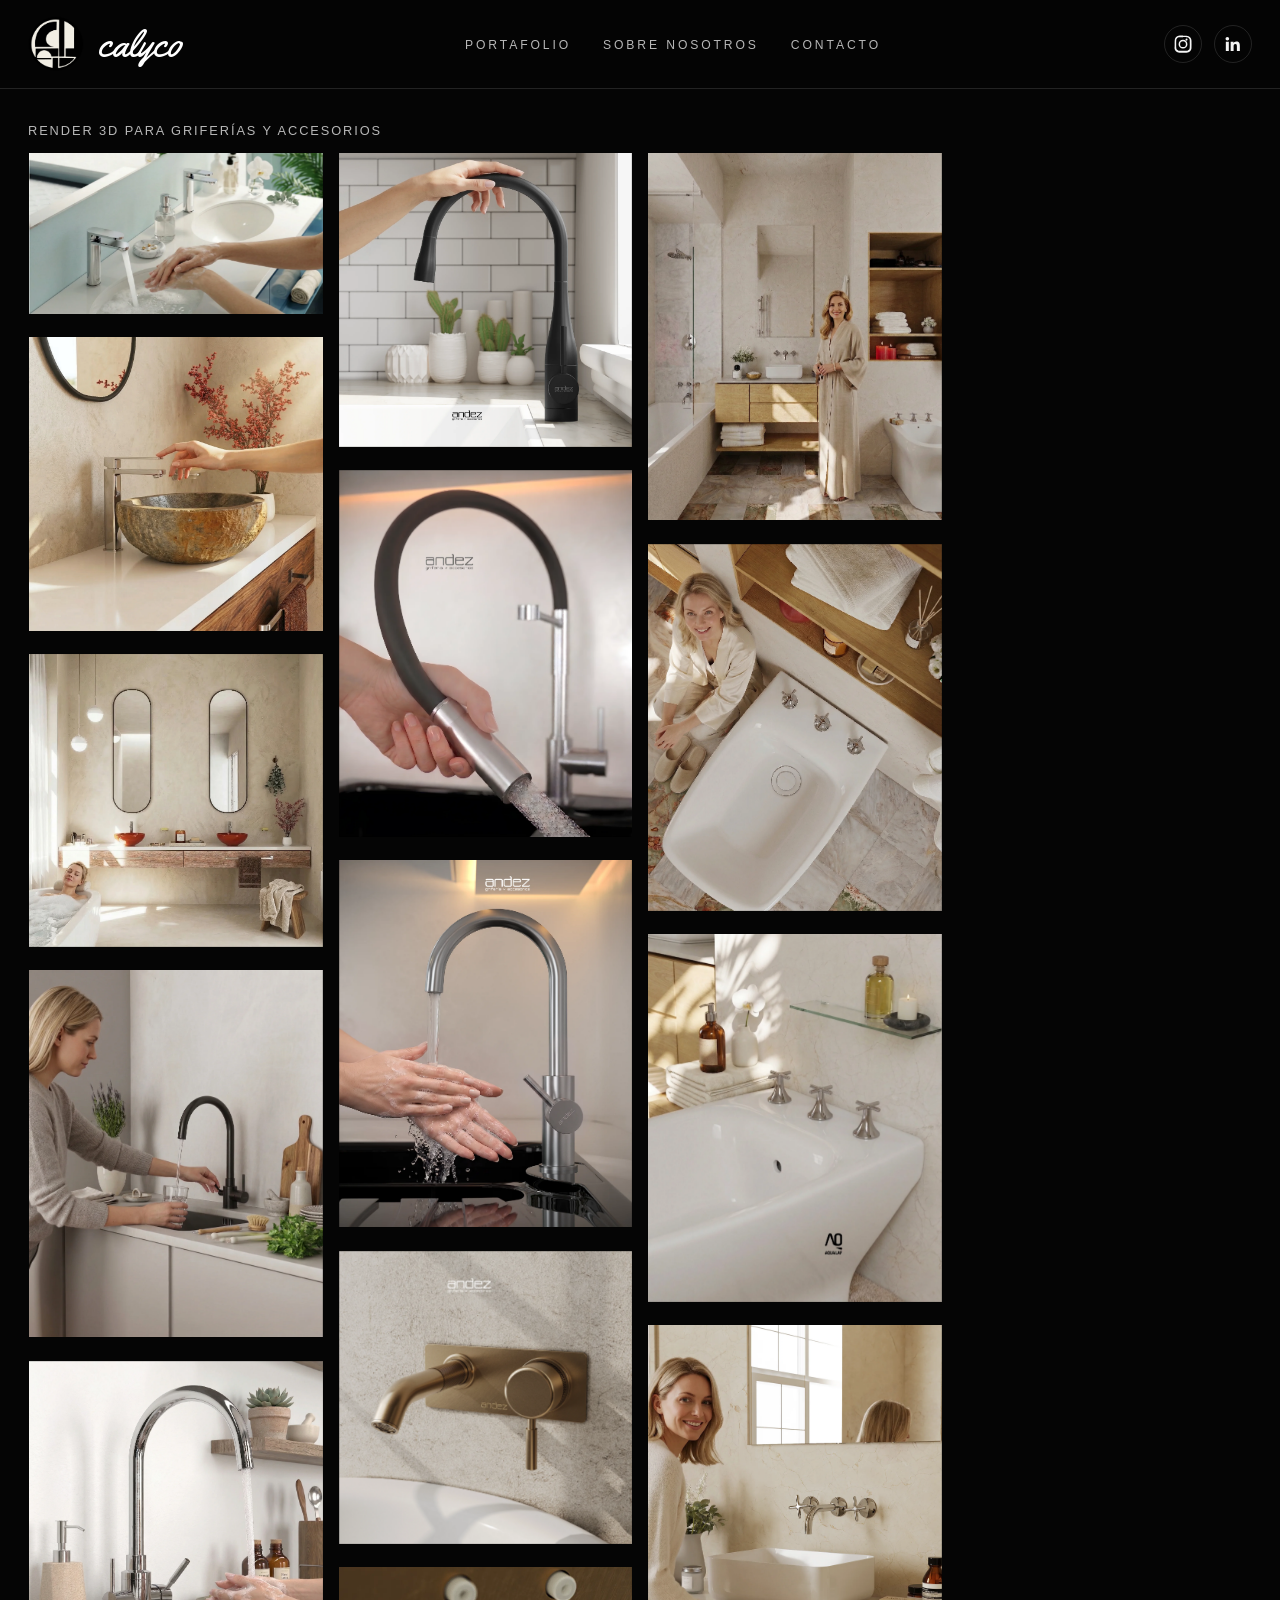
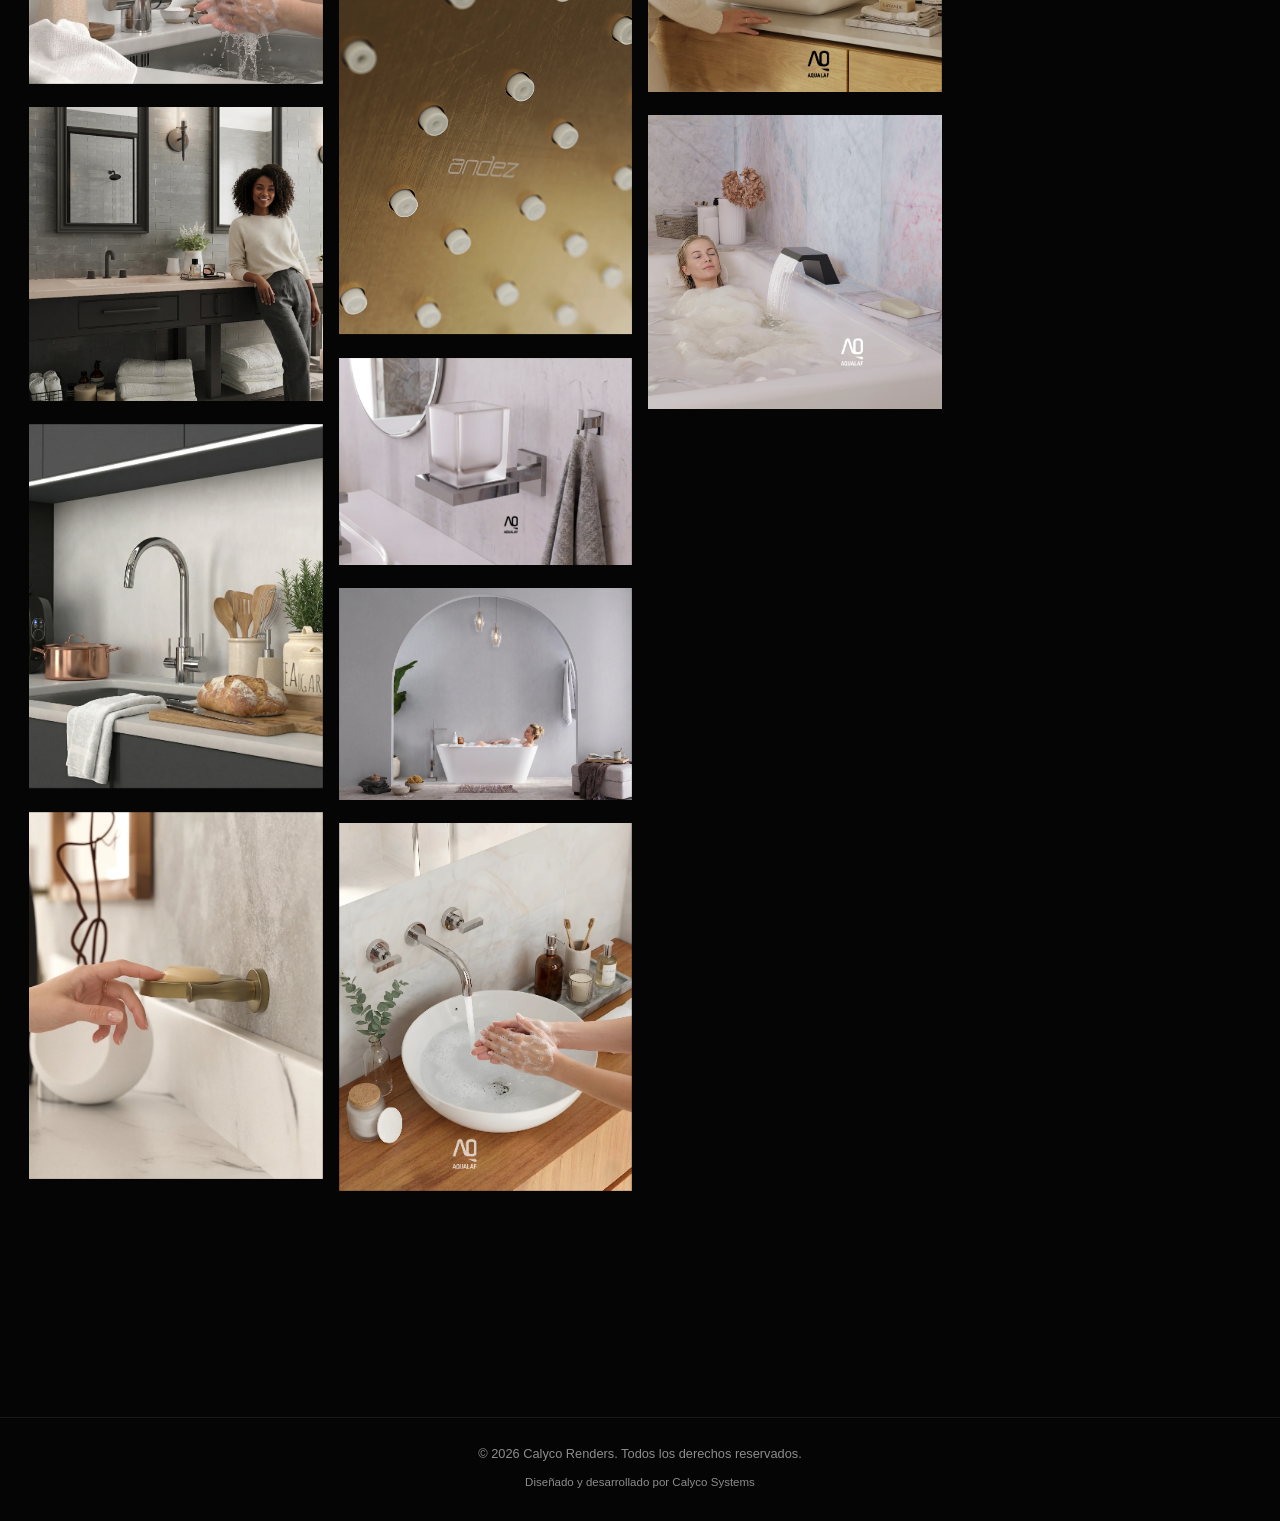
==== index.html @ f44f5cc3 "Optimiza imagenes y migra portfolio a WebP" ====
<!DOCTYPE html>
<html lang="es">
<head>
  <meta charset="UTF-8">
  <meta name="viewport" content="width=device-width, initial-scale=1.0">

  <title>Calyco Renders | Portafolio</title>
  <meta
    name="description"
    content="Portafolio de renders 3D para griferías y accesorios de Calyco Renders."
  >

  <script>
    try {
      if (sessionStorage.getItem('calycoPortfolioLoaded') === 'true') {
        document.documentElement.classList.add('portfolio-session-loaded');
      }
    } catch (error) {
    }
  </script>

  <link rel="preconnect" href="https://fonts.googleapis.com">
  <link rel="preconnect" href="https://fonts.gstatic.com" crossorigin>
  <link rel="stylesheet" href="css/style.css">
</head>

<body>
  <div class="portfolio-preloader" id="portfolioPreloader" aria-hidden="true">
    <img src="images/logo_calyco_negro.png" alt="" class="portfolio-preloader-logo">
    <span class="portfolio-preloader-wordmark">calyco</span>
    <div class="portfolio-progress" aria-hidden="true">
      <div class="portfolio-progress-bar" id="portfolioProgressBar"></div>
    </div>
    <span class="portfolio-progress-value" id="portfolioProgressValue">0%</span>
  </div>

  <header class="site-header">
    <nav class="navbar">
      <a href="index.html" class="logo" aria-label="Calyco Renders home">
        <img src="images/logo_calyco_negro.png" alt="Calyco Renders" class="logo-img">
        <span class="logo-text">calyco</span>
      </a>

      <button class="nav-toggle" id="navToggle" aria-label="Abrir menú">☰</button>

      <ul class="nav-links" id="navLinks">
        <li><a href="index.html">PORTAFOLIO</a></li>
        <li><a href="sobre-nosotros.html">SOBRE NOSOTROS</a></li>
        <li><a href="contacto.html">CONTACTO</a></li>
      </ul>

      <div class="social-links">
        <a href="https://www.instagram.com/calyco.renders/" target="_blank" rel="noopener noreferrer" class="ig-icon" aria-label="Instagram">
        <svg width="20" height="20" viewBox="0 0 24 24" fill="currentColor" aria-hidden="true">
          <path d="M12 2c2.7 0 3 .01 4.12.06 1.11.05 1.87.23 2.53.49a5.1 5.1 0 0 1 1.85 1.2 5.1 5.1 0 0 1 1.2 1.85c.26.66.44 1.42.49 2.53.05 1.12.06 1.42.06 4.12s-.01 3-.06 4.12c-.05 1.11-.23 1.87-.49 2.53a5.1 5.1 0 0 1-1.2 1.85 5.1 5.1 0 0 1-1.85 1.2c-.66.26-1.42.44-2.53.49-1.12.05-1.42.06-4.12.06s-3-.01-4.12-.06c-1.11-.05-1.87-.23-2.53-.49a5.1 5.1 0 0 1-1.85-1.2 5.1 5.1 0 0 1-1.2-1.85c-.26-.66-.44-1.42-.49-2.53C2.01 15 2 14.7 2 12s.01-3 .06-4.12c.05-1.11.23-1.87.49-2.53a5.1 5.1 0 0 1 1.2-1.85A5.1 5.1 0 0 1 5.6 2.3c.66-.26 1.42-.44 2.53-.49C9.25 1.76 9.55 1.75 12 1.75zm0 1.8c-2.66 0-2.97.01-4.02.06-.97.04-1.5.2-1.85.34-.47.18-.8.4-1.15.75-.35.35-.57.68-.75 1.15-.14.35-.3.88-.34 1.85C3.83 9 3.82 9.31 3.82 12s.01 2.97.06 4.02c.04.97.2 1.5.34 1.85.18.47.4.8.75 1.15.35.35.68.57 1.15.75.35.14.88.3 1.85.34 1.05.05 1.36.06 4.02.06s2.97-.01 4.02-.06c.97-.04 1.5-.2 1.85-.34.47-.18.8-.4 1.15-.75.35-.35.57-.68.75-1.15.14-.35.3-.88.34-1.85.05-1.05.06-1.36.06-4.02s-.01-2.97-.06-4.02c-.04-.97-.2-1.5-.34-1.85a3.1 3.1 0 0 0-.75-1.15 3.1 3.1 0 0 0-1.15-.75c-.35-.14-.88-.3-1.85-.34C14.97 3.61 14.66 3.6 12 3.6zm0 3.1a5.3 5.3 0 1 1 0 10.6 5.3 5.3 0 0 1 0-10.6zm0 1.8a3.5 3.5 0 1 0 0 7 3.5 3.5 0 0 0 0-7zm5.5-1.98a1.24 1.24 0 1 1-2.48 0 1.24 1.24 0 0 1 2.48 0z"/>
        </svg>
        </a>
        <a href="https://www.linkedin.com/in/alejandrocalonge/" target="_blank" rel="noopener noreferrer" class="linkedin-icon" aria-label="LinkedIn de Alejandro Calonge">
          <svg width="20" height="20" viewBox="0 0 24 24" fill="currentColor" aria-hidden="true">
            <path d="M5.2 3.5A2.2 2.2 0 1 1 5.2 7.9a2.2 2.2 0 0 1 0-4.4zM3.4 9.2H7v11.3H3.4V9.2zm5.8 0h3.4v1.55h.05c.47-.89 1.62-1.83 3.34-1.83 3.57 0 4.23 2.35 4.23 5.4v6.18h-3.55v-5.48c0-1.31-.03-3-1.83-3-1.83 0-2.11 1.43-2.11 2.9v5.58H9.2V9.2z"/>
          </svg>
        </a>
      </div>
    </nav>
  </header>

  <main class="portfolio-page" id="portfolio">
    <div class="portfolio-intro">
      <p>Render 3D para griferías y accesorios</p>
    </div>

    <section class="portfolio-grid" id="portfolioGrid" aria-label="Portafolio de proyectos"></section>
  </main>

  <div class="lightbox" id="lightbox" aria-hidden="true">
    <div class="lightbox-content">
      <button class="lightbox-close" id="lightboxClose" aria-label="Cerrar">×</button>
    </div>
  </div>

  <footer class="site-footer" aria-label="Pie de página">
    <div class="site-footer__content">
      <p class="site-footer__text">© 2026 Calyco Renders. Todos los derechos reservados.</p>
      <p class="site-footer__credit">Diseñado y desarrollado por <a href="#">Calyco Systems</a></p>
    </div>
  </footer>

  <script src="js/portfolio-data.js"></script>
  <script src="js/script.js"></script>
</body>
</html>
---- css/style.css ----
@import url('https://fonts.googleapis.com/css2?family=Yellowtail&display=swap');

:root {
  --bg: #050505;
  --panel: #111111;
  --panel-alt: #171717;
  --text: #f5f5f5;
  --muted: #b7b7b7;
  --line: rgba(255, 255, 255, 0.12);
  --shadow: rgba(0, 0, 0, 0.35);
}

* {
  margin: 0;
  padding: 0;
  box-sizing: border-box;
}

html {
  scroll-behavior: smooth;
}

body {
  margin: 0;
  background: var(--bg);
  color: var(--text);
  font-family: Arial, Helvetica, sans-serif;
  line-height: 1.5;
  overflow-x: hidden;
}

img {
  max-width: 100%;
  display: block;
}

svg {
  display: block;
}

a {
  color: inherit;
  text-decoration: none;
}

.site-footer {
  border-top: 1px solid rgba(255, 255, 255, 0.08);
  background: #050505;
  padding: 26px 20px 30px;
  text-align: center;
}

.site-footer__content {
  max-width: 1200px;
  margin: 0 auto;
}

.site-footer__text,
.site-footer__credit {
  margin: 0;
  color: rgba(255, 255, 255, 0.54);
  font-size: 0.8rem;
  line-height: 1.6;
}

.site-footer__credit {
  margin-top: 8px;
  font-size: 0.72rem;
}

.site-footer__credit a {
  color: rgba(255, 255, 255, 0.54);
  transition: color 0.2s ease;
}

.site-footer__credit a:hover,
.site-footer__credit a:focus-visible {
  color: rgba(255, 255, 255, 0.96);
}

button,
input,
textarea {
  font: inherit;
}

.portfolio-preloader {
  position: fixed;
  inset: 0;
  z-index: 100;
  display: flex;
  flex-direction: column;
  align-items: center;
  justify-content: center;
  gap: 10px;
  background: #000;
  opacity: 1;
  visibility: visible;
  transition: opacity 300ms ease, visibility 300ms ease;
}

.portfolio-preloader.is-hidden,
.portfolio-session-loaded .portfolio-preloader {
  opacity: 0;
  visibility: hidden;
  pointer-events: none;
}

.portfolio-preloader-open {
  overflow: hidden;
}

.portfolio-preloader-logo {
  width: 72px;
  height: 72px;
  object-fit: contain;
  animation: portfolio-preloader-pulse 2.2s ease-in-out infinite;
}

.portfolio-progress {
  width: 160px;
  height: 2px;
  overflow: hidden;
  background: #282828;
}

.portfolio-progress-bar {
  width: 0;
  height: 100%;
  background: #fff;
  transition: width 150ms ease;
}

.portfolio-progress-value {
  min-width: 42px;
  color: rgba(255, 255, 255, 0.78);
  font-family: Arial, Helvetica, sans-serif;
  font-size: 11px;
  line-height: 1;
  text-align: center;
}

.portfolio-preloader-wordmark {
  color: #fff;
  font-family: "Yellowtail", cursive;
  font-size: 42px;
  line-height: 1;
}

@keyframes portfolio-preloader-pulse {
  0%,
  100% {
    opacity: 0.62;
  }

  50% {
    opacity: 1;
  }
}

.site-header {
  position: sticky;
  top: 0;
  z-index: 20;
  background: rgba(5, 5, 5, 0.92);
  backdrop-filter: blur(10px);
  border-bottom: 1px solid var(--line);
  transition: background-color 300ms ease, height 300ms ease;
}

.navbar {
  max-width: 1400px;
  margin: 0 auto;
  padding: 16px 28px;
  display: flex;
  align-items: center;
  justify-content: space-between;
  gap: 20px;
  transition: padding 300ms ease;
}

.logo {
  display: inline-flex;
  align-items: center;
  gap: 14px;
  min-width: 0;
}

.logo-img {
  width: 56px;
  height: auto;
  object-fit: contain;
  transition: width 300ms ease;
}

.logo-text {
  display: inline-flex;
  align-items: center;
  font-family: "Yellowtail", cursive;
  font-weight: 400;
  font-size: 38px;
  letter-spacing: 0;
  text-transform: none;
  line-height: 1;
  color: #ffffff;
  transform: translateY(-1px);
  transition: font-size 300ms ease;
}

.site-header.is-scrolled {
  background: rgba(0, 0, 0, 0.72);
  backdrop-filter: blur(10px) !important;
}

.site-header.is-scrolled .navbar {
  padding-top: 10px;
  padding-bottom: 10px;
}

.site-header.is-scrolled .logo-img {
  width: 48px;
}

.site-header.is-scrolled .logo-text {
  font-size: 32px;
}

.nav-toggle {
  display: none;
  border: 1px solid var(--line);
  background: transparent;
  color: var(--text);
  width: 42px;
  height: 42px;
  border-radius: 50%;
  font-size: 1.2rem;
  cursor: pointer;
}

.nav-links {
  display: flex;
  align-items: center;
  gap: 32px;
  list-style: none;
  margin: 0;
  padding: 0;
}

.nav-links a {
  font-size: 0.76rem;
  letter-spacing: 0.18rem;
  text-transform: uppercase;
  color: var(--muted);
  transition: color 0.2s ease;
}

.nav-links a:hover,
.nav-links a:focus-visible {
  color: var(--text);
}

.social-links {
  display: inline-flex;
  align-items: center;
  gap: 12px;
}

.ig-icon,
.linkedin-icon {
  display: inline-flex;
  align-items: center;
  justify-content: center;
  width: 38px;
  height: 38px;
  border: 1px solid var(--line);
  border-radius: 50%;
  color: var(--text);
  transition: transform 0.2s ease, border-color 0.2s ease;
}

.ig-icon:hover,
.ig-icon:focus-visible,
.linkedin-icon:hover,
.linkedin-icon:focus-visible {
  transform: translateY(-1px);
  border-color: rgba(255, 255, 255, 0.32);
}

.ig-icon:focus-visible,
.linkedin-icon:focus-visible {
  outline: 1px solid rgba(255, 255, 255, 0.72);
  outline-offset: 3px;
}

.portfolio-page {
  max-width: 1600px;
  margin: 0 auto;
  padding: 32px 28px 80px;
}

.portfolio-intro {
  display: flex;
  align-items: flex-end;
  justify-content: flex-start;
  gap: 24px;
  margin-bottom: 12px;
  padding-top: 0;
}

.portfolio-intro h1 {
  margin: 0;
  font-size: clamp(1.8rem, 3vw, 3rem);
  letter-spacing: 0.18rem;
  text-transform: uppercase;
  font-weight: 600;
}

.portfolio-intro p {
  margin: 0;
  color: var(--muted);
  font-size: 0.8rem;
  letter-spacing: 0.12rem;
  text-transform: uppercase;
}

.portfolio-grid {
  columns: 4 260px;
  column-gap: 14px;
}

.portfolio-item {
  position: relative;
  display: inline-block;
  width: 100%;
  margin: 0 0 14px;
  overflow: hidden;
  background: transparent;
  border: 1px solid transparent;
  cursor: pointer;
  break-inside: avoid;
  transition: border-color 0.2s ease;
}

.portfolio-item:hover {
  border-color: transparent;
}

.portfolio-item img {
  width: 100%;
  height: auto;
  display: block;
  object-fit: contain;
  backface-visibility: hidden;
  transform: translateZ(0);
  transition: opacity 120ms ease, transform 350ms ease;
}

.portfolio-item .img-main {
  opacity: 0;
}

.portfolio-item .img-main.is-render-ready {
  opacity: 1;
}

.portfolio-item .img-main,
.portfolio-item .img-hover {
  position: relative;
  inset: auto;
  width: 100%;
  height: auto;
  display: block;
  object-fit: contain;
}

.portfolio-item .img-hover {
  position: absolute;
  inset: 0;
  opacity: 0;
  transform: translateZ(0) scale(1);
}

.portfolio-item.wire-ready:hover .img-main,
.portfolio-item.wire-ready:focus-visible .img-main,
.portfolio-item.wire-ready.is-wire .img-main {
  opacity: 0;
}

.portfolio-item.wire-ready:hover .img-hover,
.portfolio-item.wire-ready:focus-visible .img-hover,
.portfolio-item.wire-ready.is-wire .img-hover {
  opacity: 1;
  transform: translateZ(0) scale(1.025);
}

.portfolio-item:hover .img-main,
.portfolio-item:hover .img-hover,
.portfolio-item:focus-visible .img-main,
.portfolio-item:focus-visible .img-hover {
  transform: translateZ(0) scale(1.025);
}

.lightbox {
  position: fixed;
  inset: 0;
  background: rgba(0, 0, 0, 0.82);
  display: flex;
  align-items: center;
  justify-content: center;
  padding: 24px;
  opacity: 0;
  visibility: hidden;
  transition: opacity 0.2s ease, visibility 0.2s ease;
  z-index: 30;
}

.lightbox.active {
  opacity: 1;
  visibility: visible;
}

body.lightbox-open {
  overflow: hidden;
}

.lightbox-content {
  position: relative;
  width: min(1000px, 90vw);
  height: min(90vh, 90vw);
  max-width: min(1000px, 90vw);
  max-height: 90vh;
  background: #000;
  border: 1px solid var(--line);
  box-shadow: 0 18px 60px var(--shadow);
  overflow: hidden;
}

.lightbox-stage {
  position: relative;
  width: 100%;
  height: 100%;
  background: #000;
}

.lightbox-img {
  position: absolute;
  inset: 0;
  width: 100%;
  height: 100%;
  display: block;
  object-fit: contain;
  background: #000;
  transition: opacity 350ms ease;
}

.lightbox-render {
  opacity: 1;
}

.lightbox-wire {
  opacity: 0;
}

.lightbox-stage:hover .lightbox-render,
.lightbox-stage:focus-within .lightbox-render,
.lightbox-stage.is-wire .lightbox-render {
  opacity: 0;
}

.lightbox-stage:hover .lightbox-wire,
.lightbox-stage:focus-within .lightbox-wire,
.lightbox-stage.is-wire .lightbox-wire {
  opacity: 1;
}

.lightbox-close,
.lightbox-nav {
  position: absolute;
  z-index: 2;
  border: 1px solid rgba(255, 255, 255, 0.2);
  background: rgba(0, 0, 0, 0.7);
  color: var(--text);
  cursor: pointer;
}

.lightbox-close {
  top: 12px;
  right: 12px;
  width: 38px;
  height: 38px;
  border-radius: 50%;
  font-size: 1.3rem;
}

.lightbox-nav {
  top: 50%;
  transform: translateY(-50%);
  width: 42px;
  height: 42px;
  border-radius: 50%;
  font-size: 1.4rem;
}

.lightbox-prev {
  left: 12px;
}

.lightbox-next {
  right: 12px;
}

.page-content {
  width: min(1200px, calc(100% - 32px));
  margin: 0 auto;
  padding: 32px 0 80px;
}

.page-hero {
  width: 100%;
  margin-bottom: 32px;
}

.page-hero img {
  width: 100%;
  height: auto;
  display: block;
}

.reveal-on-scroll {
  opacity: 0;
  transform: translateY(20px);
  transition: opacity 700ms ease var(--reveal-delay, 0ms), transform 700ms ease var(--reveal-delay, 0ms);
}

.reveal-on-scroll.is-visible {
  opacity: 1;
  transform: translateY(0);
}

.about-section,
.contact-section {
  width: min(1000px, 100%);
  margin: 0 auto;
  padding: 16px 0 0;
}

.about-section h1,
.contact-title {
  margin: 0 0 20px;
  font-size: clamp(2rem, 4vw, 3rem);
  letter-spacing: 0.12rem;
  text-transform: lowercase;
  color: var(--text);
}

.about-section p,
.contact-info p,
.form-success {
  color: rgba(255, 255, 255, 0.8);
  font-size: 1rem;
  line-height: 1.8;
}

.about-section p + p {
  margin-top: 18px;
}

.about-quote {
  margin: 28px 0;
  padding: 16px 20px;
  border-left: 2px solid rgba(255, 255, 255, 0.4);
  color: #f4f0ea;
  font-size: clamp(1.1rem, 2vw, 1.5rem);
  font-family: Georgia, serif;
  line-height: 1.6;
  font-style: italic;
}

.about-gallery {
  display: grid;
  grid-template-columns: repeat(4, minmax(0, 1fr));
  gap: 18px;
  margin-top: 36px;
  width: 100%;
}

.about-gallery img {
  width: 100%;
  height: 260px;
  object-fit: cover;
  border: 1px solid var(--line);
}

.contact-layout {
  display: grid;
  grid-template-columns: 1fr 1.3fr;
  gap: 36px;
  align-items: start;
}

.contact-info {
  display: grid;
  gap: 12px;
}

.contact-info p {
  margin: 0;
  display: flex;
  align-items: center;
  gap: 10px;
}

.icon-mail,
.icon-phone,
.icon-user {
  display: inline-block;
  width: 14px;
  text-align: center;
}

.contact-form {
  display: grid;
  gap: 18px;
}

.contact-form input,
.contact-form textarea {
  width: 100%;
  border: 1px solid var(--line);
  background: rgba(255, 255, 255, 0.02);
  color: var(--text);
  padding: 14px 16px;
  resize: vertical;
}

.contact-form input::placeholder,
.contact-form textarea::placeholder {
  color: rgba(255, 255, 255, 0.45);
}

.contact-form textarea {
  min-height: 150px;
}

.contact-form button {
  justify-self: start;
  padding: 12px 28px;
  border: 1px solid rgba(255, 255, 255, 0.3);
  background: transparent;
  color: var(--text);
  text-transform: uppercase;
  letter-spacing: 0.12rem;
  cursor: pointer;
  transition: background-color 0.2s ease, color 0.2s ease;
}

.contact-form button:hover {
  background: #fff;
  color: #000;
}

.form-success {
  display: block;
  width: 100%;
  margin-top: 20px;
  text-align: left;
  color: #ffffff;
  line-height: 1.5;
}

.form-success.error {
  color: #f4a3a3;
}

@media (max-width: 1100px) {
  .portfolio-grid {
    columns: 3 260px;
  }

  .about-gallery {
    grid-template-columns: repeat(2, minmax(0, 1fr));
  }
}

@media (max-width: 760px) {
  .navbar {
    position: relative;
    padding: 14px 20px;
  }

  .nav-toggle {
    display: block;
  }

  .portfolio-grid {
    columns: 1;
  }

  .nav-links {
    position: absolute;
    top: calc(100% + 8px);
    left: 20px;
    right: 20px;
    display: none;
    flex-direction: column;
    align-items: flex-start;
    gap: 14px;
    padding: 18px 20px;
    background: rgba(17, 17, 17, 0.98);
    border: 1px solid var(--line);
    box-shadow: 0 12px 28px rgba(0, 0, 0, 0.28);
  }

  .nav-links.open {
    display: flex;
  }

  .portfolio-page {
    padding: 20px 18px 60px;
  }

  .portfolio-intro {
    align-items: flex-start;
    flex-direction: column;
    margin-bottom: 8px;
  }

  .page-content {
    width: min(100%, calc(100% - 24px));
    padding-top: 20px;
  }

  .contact-layout {
    grid-template-columns: 1fr;
    gap: 24px;
  }
}

@media (max-width: 600px) {
  .site-header {
    height: 90px;
  }

  .navbar {
    min-height: 90px;
    height: 90px;
    padding: 10px 18px;
  }

  .logo {
    gap: 14px;
  }

  .logo-img {
    width: 42px;
  }

  .logo-text {
    font-size: 34px;
    letter-spacing: 0;
    transform: translateY(-1px);
  }

  .site-header.is-scrolled {
    height: 82px;
  }

  .site-header.is-scrolled .navbar {
    min-height: 82px;
    height: 82px;
    padding-top: 7px;
    padding-bottom: 7px;
  }

  .site-header.is-scrolled .logo-img {
    width: 38px;
  }

  .site-header.is-scrolled .logo-text {
    font-size: 31px;
  }

  .nav-toggle {
    width: 36px;
    height: 36px;
    font-size: 1.08rem;
  }

  .social-links {
    gap: 10px;
  }

  .ig-icon,
  .linkedin-icon {
    width: 34px;
    height: 34px;
  }

  .portfolio-page {
    padding: 18px 18px 60px;
  }

  .portfolio-intro {
    align-items: flex-start;
    flex-direction: column;
    gap: 6px;
    margin-bottom: 18px;
    padding-top: 0;
  }

  .portfolio-intro h1 {
    font-size: 38px;
    letter-spacing: 0.12rem;
  }

  .portfolio-intro p {
    font-size: 14px;
    letter-spacing: 0.08rem;
    line-height: 1.3;
  }

  .portfolio-grid {
    columns: 1;
    gap: 12px;
  }

  .portfolio-item {
    width: 100%;
    max-width: 100%;
    height: auto;
    background: #000;
    overflow: hidden;
  }

  .portfolio-item img {
    width: 100%;
    object-fit: contain;
    object-position: center;
    display: block;
    background: #000;
  }

  .caption {
    position: static;
    background: rgba(0, 0, 0, 0.82);
    padding: 12px 14px 10px;
    opacity: 1;
  }

  .portfolio-item:hover .caption,
  .portfolio-item:focus-visible .caption {
    opacity: 1;
  }

  .portfolio-item .img-main:not(.is-render-ready) {
    opacity: 0;
  }

}

@media (prefers-reduced-motion: reduce) {
  html {
    scroll-behavior: auto;
  }

  .site-header,
  .navbar,
  .logo-img,
  .logo-text,
  .portfolio-item,
  .portfolio-grid,
  .portfolio-item img,
  .reveal-on-scroll,
  .portfolio-preloader {
    transition: none;
  }

  .portfolio-preloader-logo {
    animation: none;
    opacity: 1;
  }

  .reveal-on-scroll,
  .reveal-on-scroll.is-visible {
    opacity: 1;
    transform: none;
  }
}

@media (max-width: 768px) {
  .portfolio-grid {
    columns: 1;
    column-gap: 0;
  }

  .portfolio-item {
    display: block;
    width: 100%;
    max-width: 100%;
    height: auto;
    max-height: none;
    cursor: pointer;
    user-select: none;
    -webkit-user-drag: none;
    -webkit-tap-highlight-color: transparent;
  }

  .portfolio-item .img-main,
  .portfolio-item .img-hover {
    position: absolute;
    inset: 0;
    width: 100%;
    height: 100%;
    max-height: none;
    object-fit: cover;
    object-position: center;
    transform: none;
    user-select: none;
    -webkit-user-drag: none;
  }

  .portfolio-item .img-main {
    opacity: 0;
  }

  .portfolio-item .img-main.is-render-ready {
    opacity: 1;
  }

  .portfolio-item .img-hover {
    opacity: 0;
  }

  .portfolio-item.wire-ready:hover .img-main,
  .portfolio-item.wire-ready:focus-visible .img-main {
    opacity: 1;
  }

  .portfolio-item.wire-ready:hover .img-hover,
  .portfolio-item.wire-ready:focus-visible .img-hover {
    opacity: 0;
    transform: none;
  }

  .portfolio-item.wire-ready.is-wire .img-main {
    opacity: 0;
  }

  .portfolio-item.wire-ready.is-wire .img-hover {
    opacity: 1;
    transform: none;
  }
}

@media (max-width: 480px) {
  .logo-text {
    letter-spacing: 0.2rem;
  }

  .portfolio-grid,
  .about-gallery {
    grid-template-columns: 1fr;
  }

  .about-gallery img {
    height: 220px;
  }
}
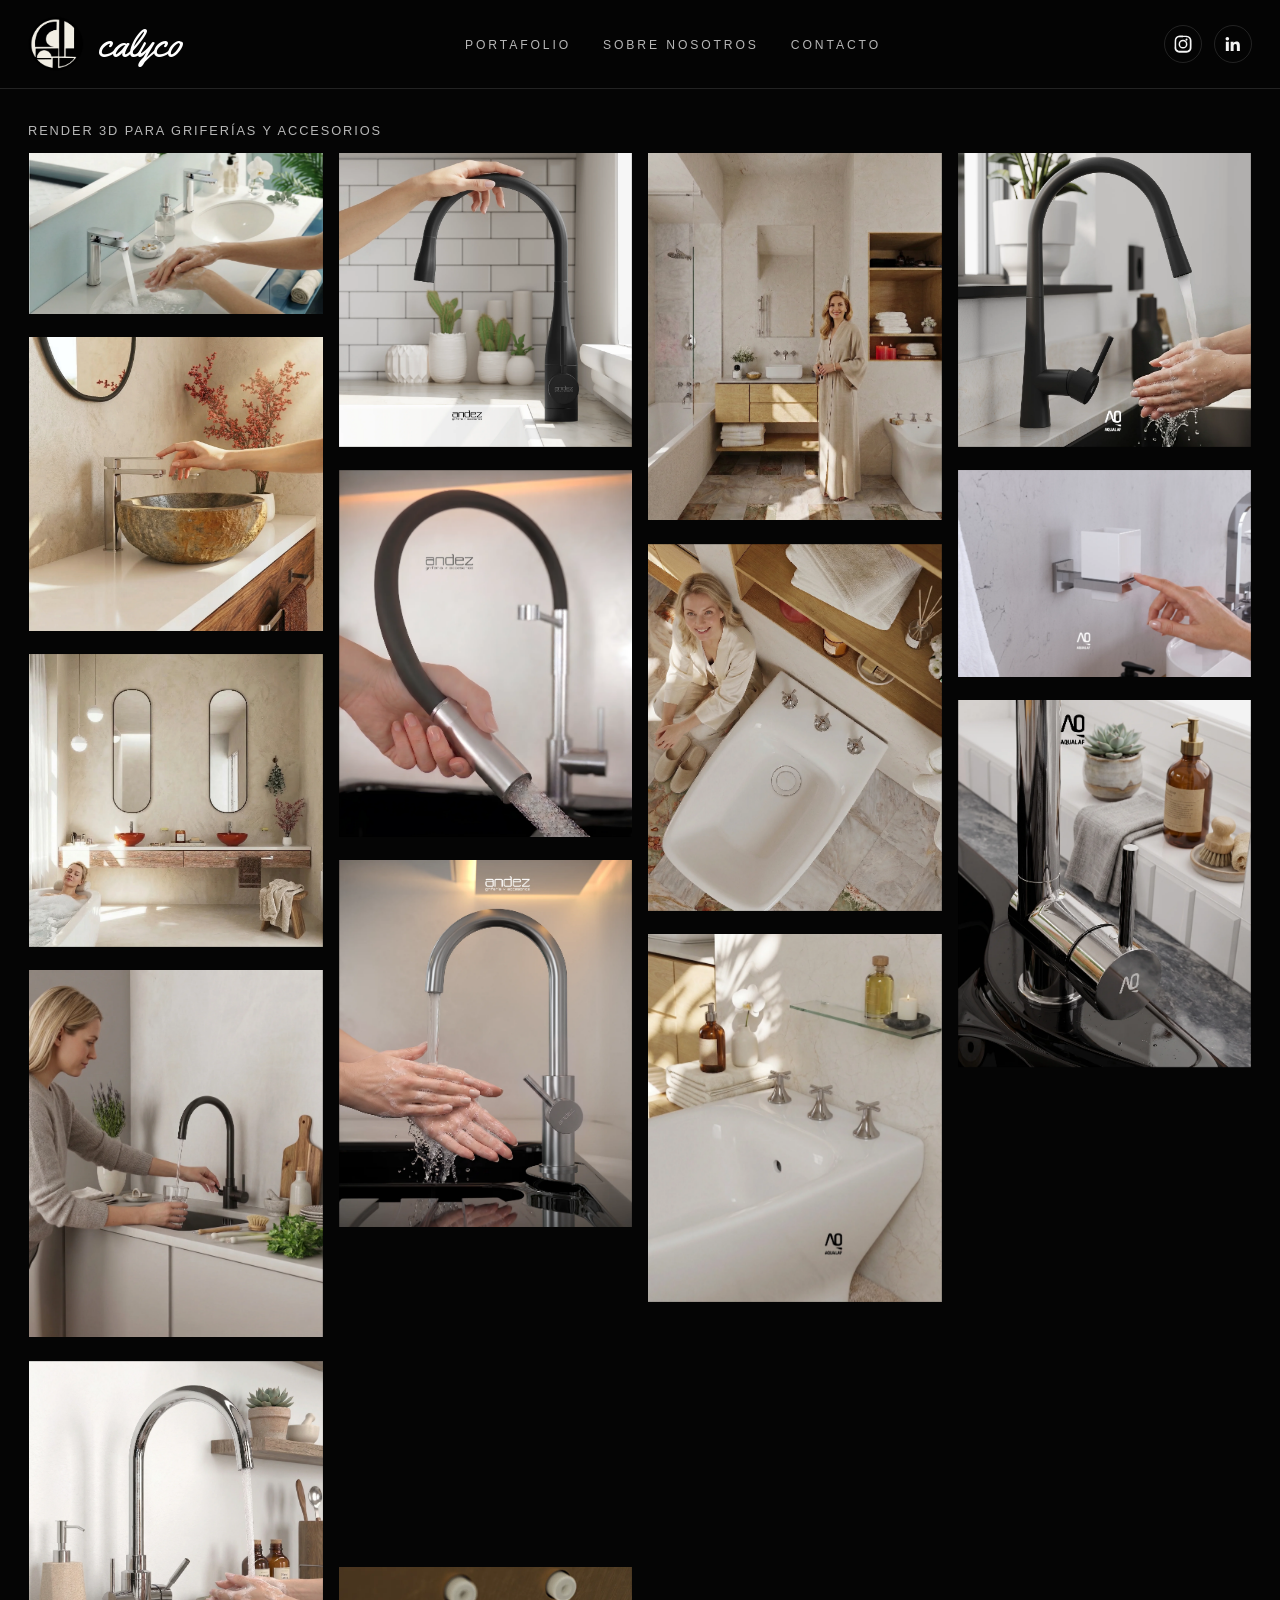
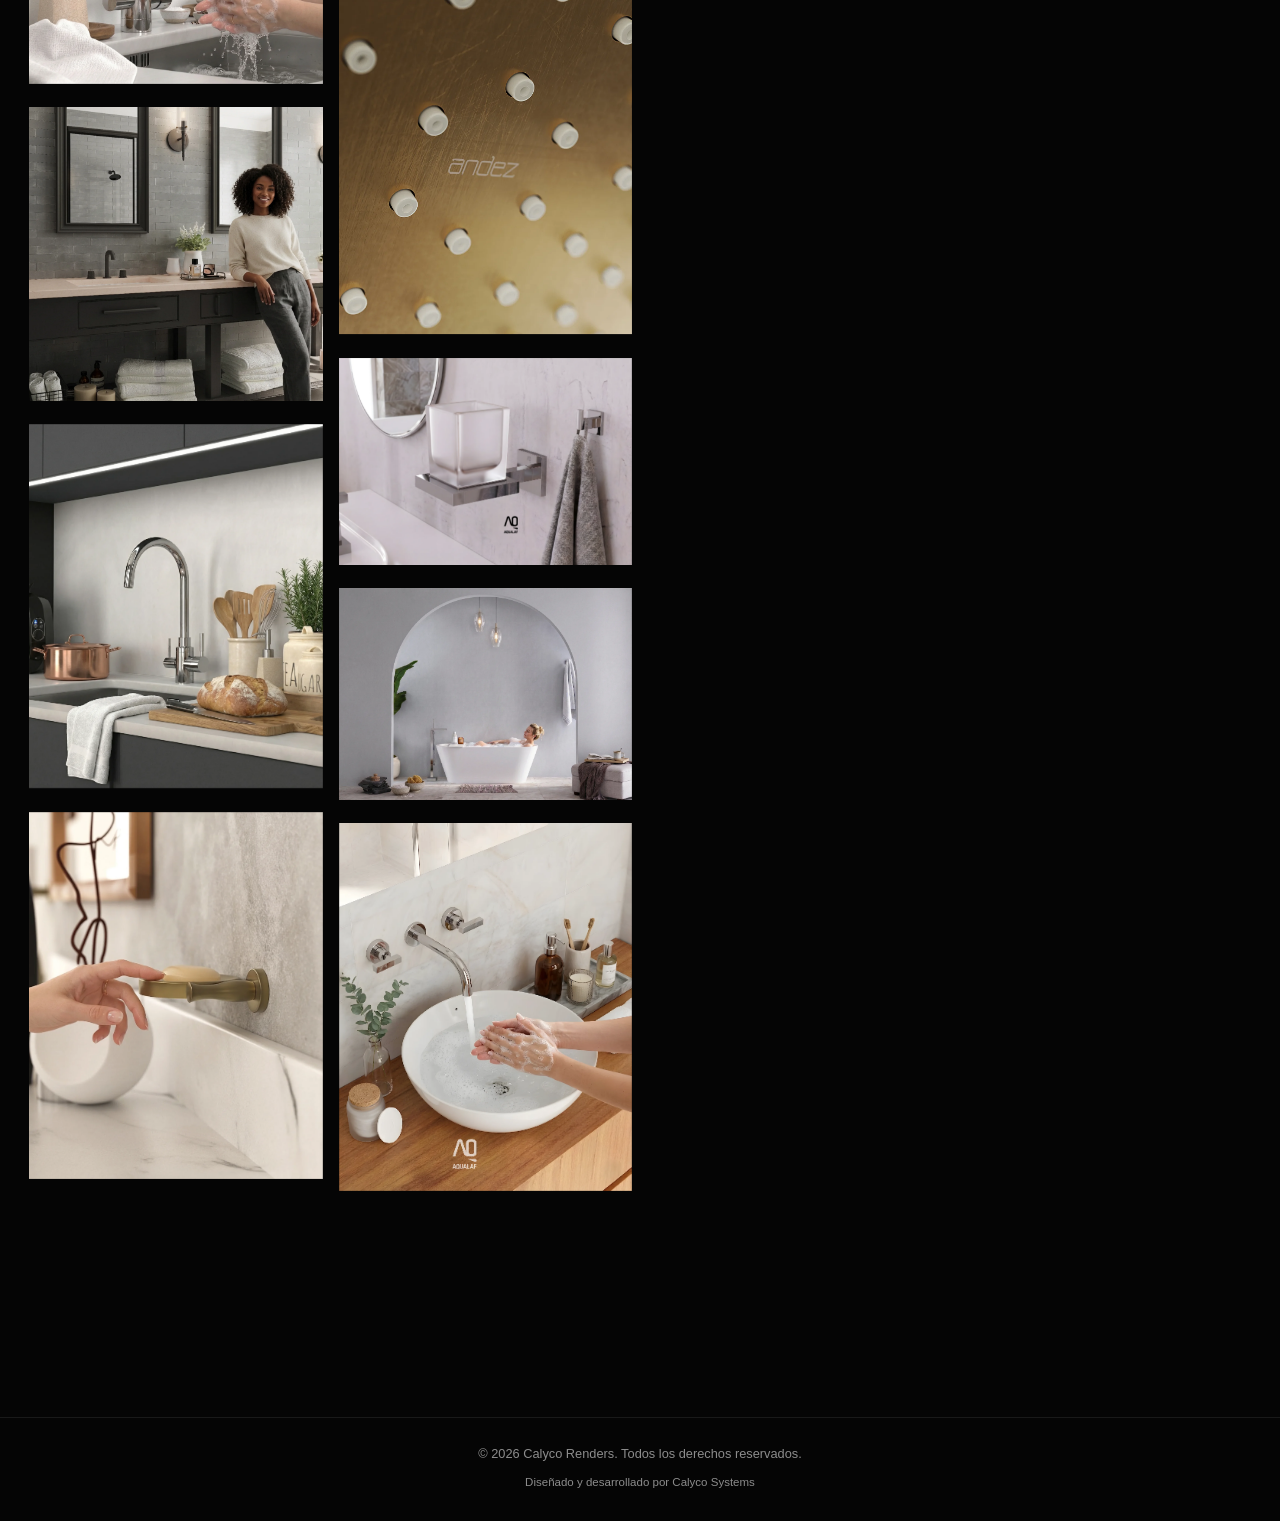
==== commit df6d3f93: "Activa Vercel Analytics" ====
--- a/index.html
+++ b/index.html
@@ -22,6 +22,10 @@
   <link rel="preconnect" href="https://fonts.googleapis.com">
   <link rel="preconnect" href="https://fonts.gstatic.com" crossorigin>
   <link rel="stylesheet" href="css/style.css">
+  <script>
+  window.va = window.va || function () { (window.vaq = window.vaq || []).push(arguments); };
+</script>
+<script defer src="/_vercel/insights/script.js"></script>
 </head>
 
 <body>
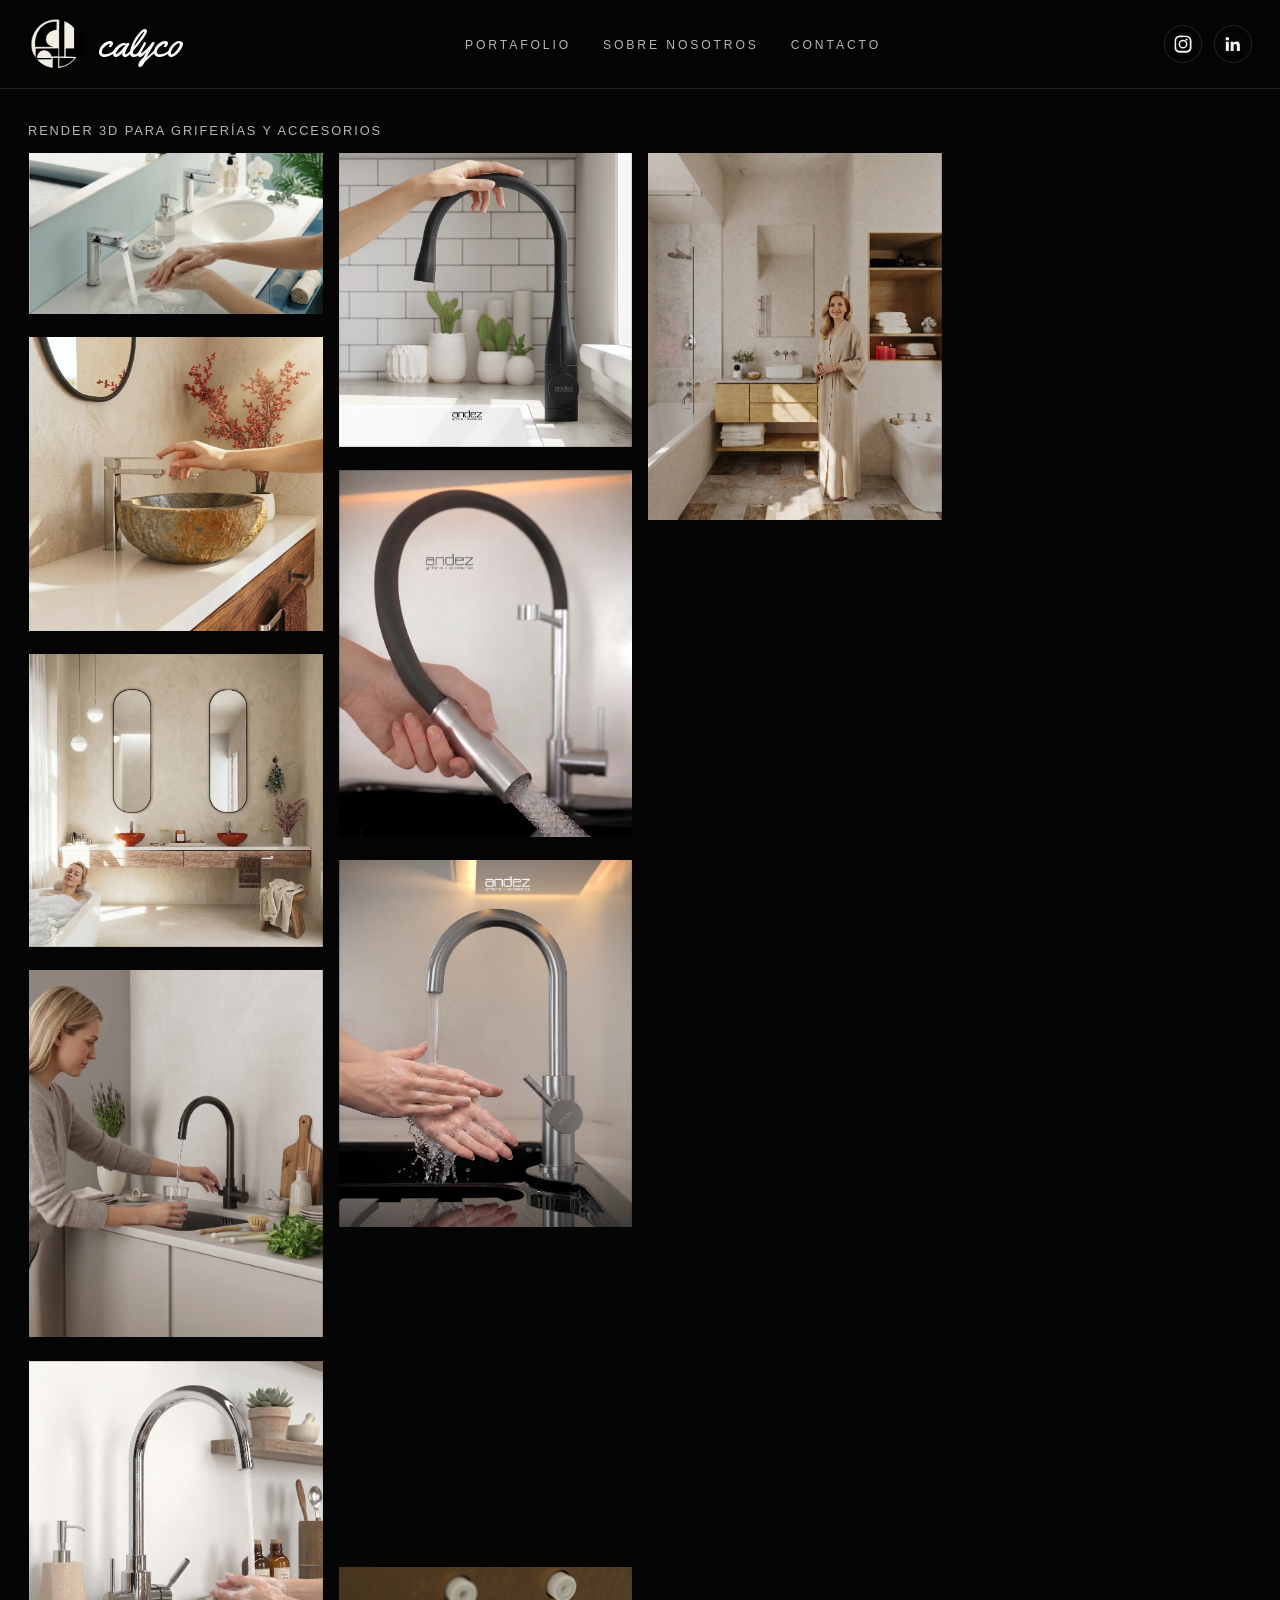
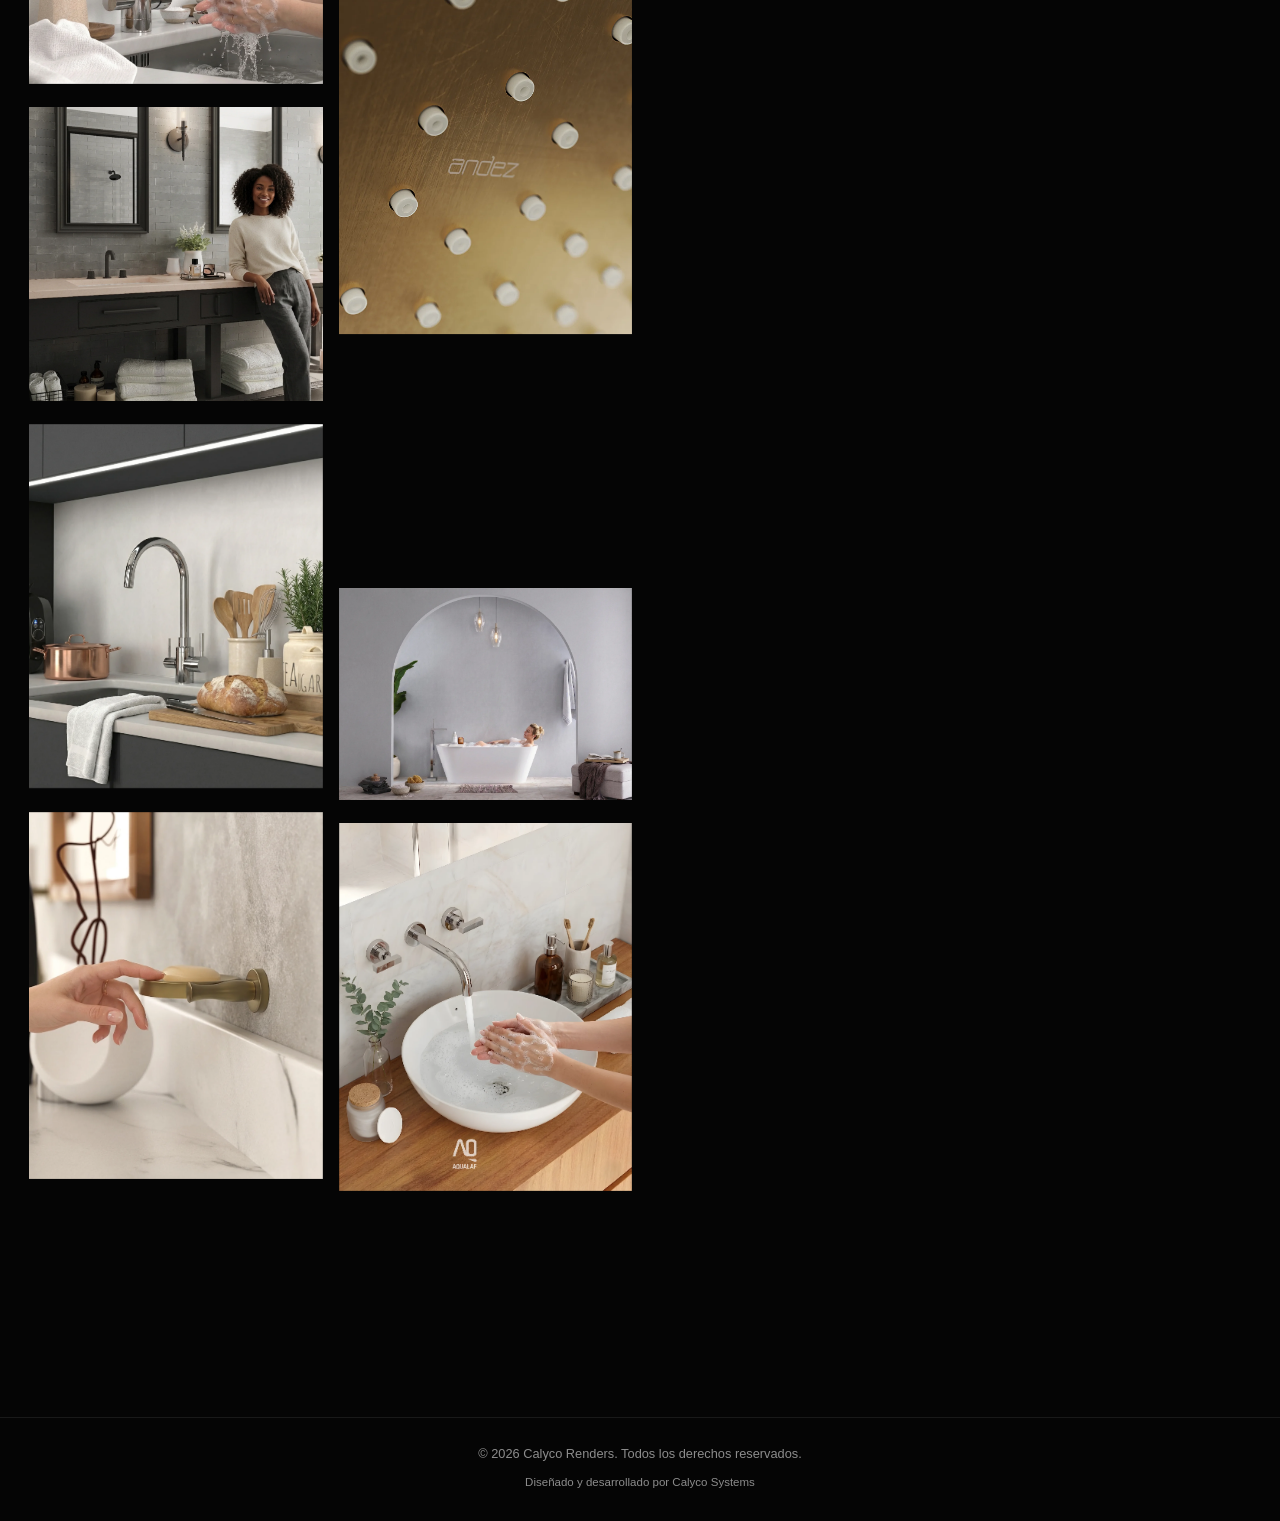
==== commit 83929b36: "Agrega URLs canonicas para SEO" ====
--- a/index.html
+++ b/index.html
@@ -3,6 +3,7 @@
 <head>
   <meta charset="UTF-8">
   <meta name="viewport" content="width=device-width, initial-scale=1.0">
+  <link rel="canonical" href="https://www.calycorenders.com/">
 
   <title>Calyco Renders | Portafolio</title>
   <meta
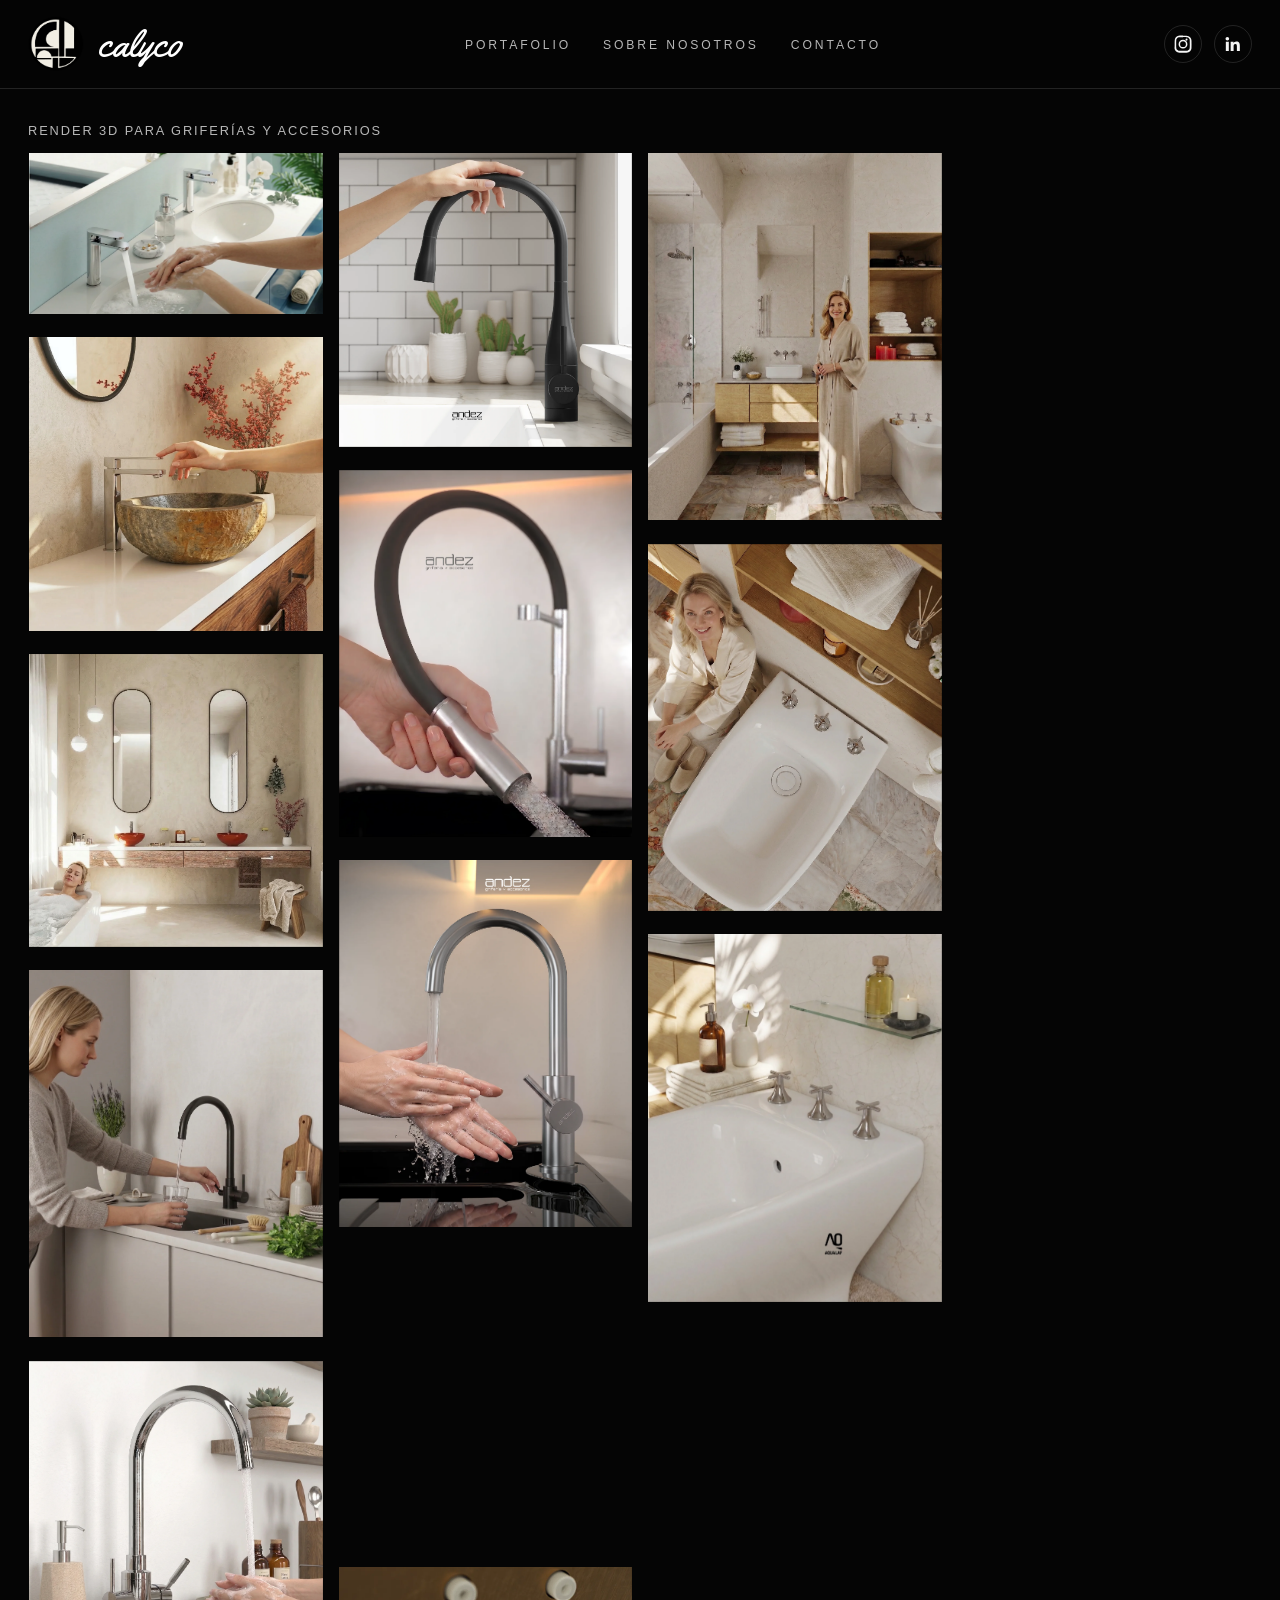
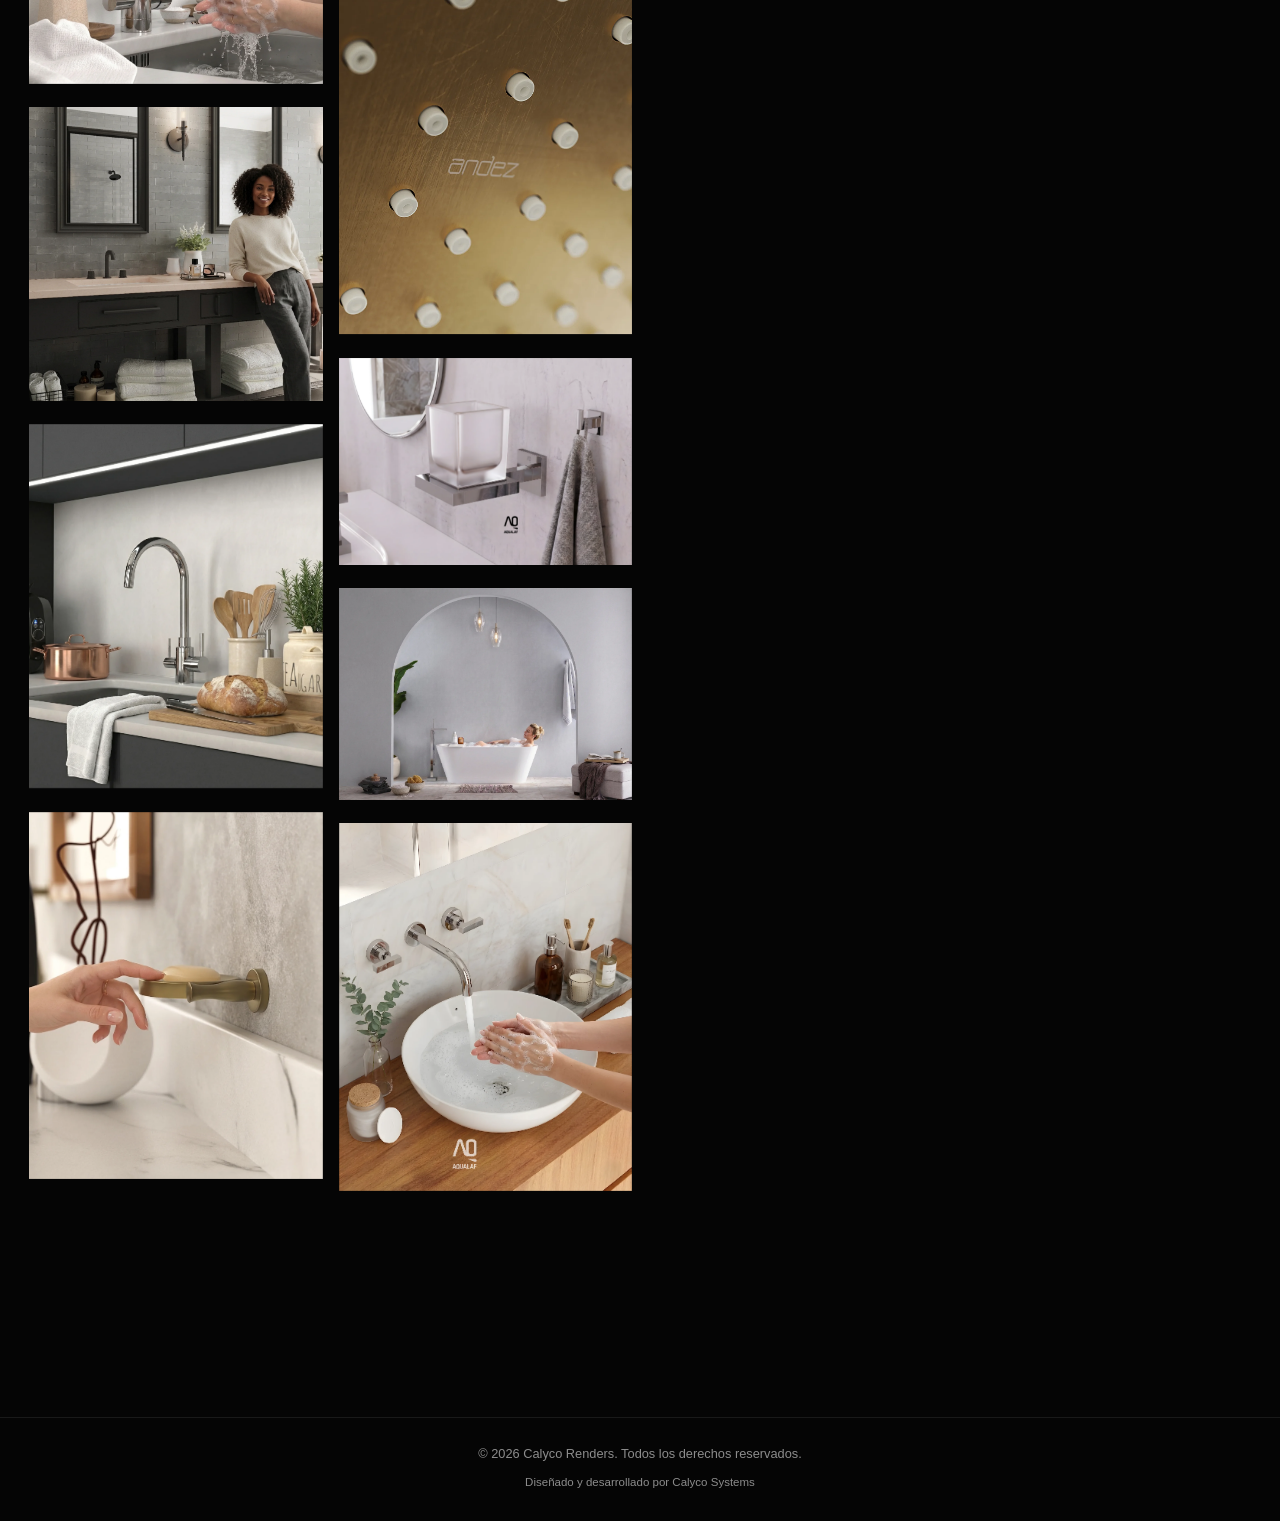
==== commit 7ce62ca7: "Optimiza titulos y descripciones SEO" ====
--- a/index.html
+++ b/index.html
@@ -5,10 +5,10 @@
   <meta name="viewport" content="width=device-width, initial-scale=1.0">
   <link rel="canonical" href="https://www.calycorenders.com/">
 
-  <title>Calyco Renders | Portafolio</title>
+  <title>Renders 3D para grifería y producto | Calyco Renders</title>
   <meta
     name="description"
-    content="Portafolio de renders 3D para griferías y accesorios de Calyco Renders."
+    content="Visualización 3D fotorrealista para griferías, accesorios y productos. Imágenes de alta calidad para fabricantes, marcas y estudios."
   >
 
   <script>
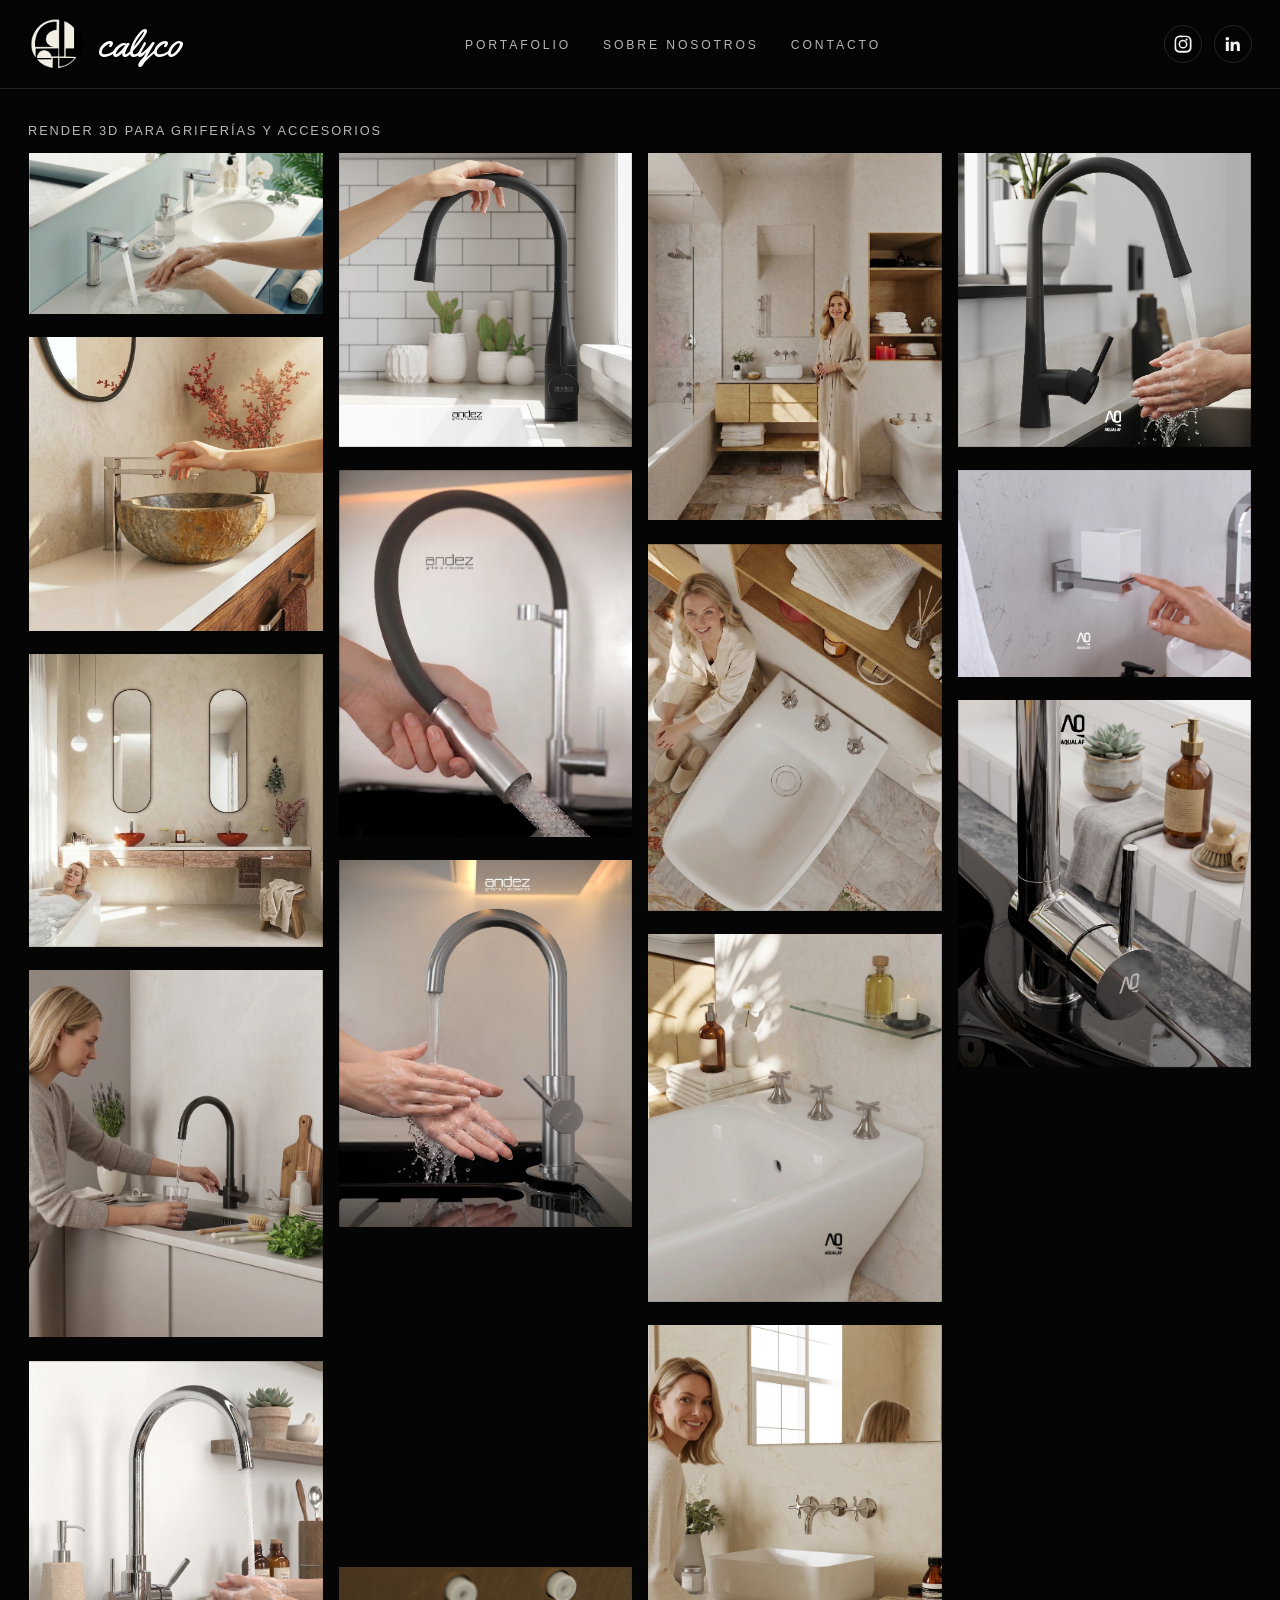
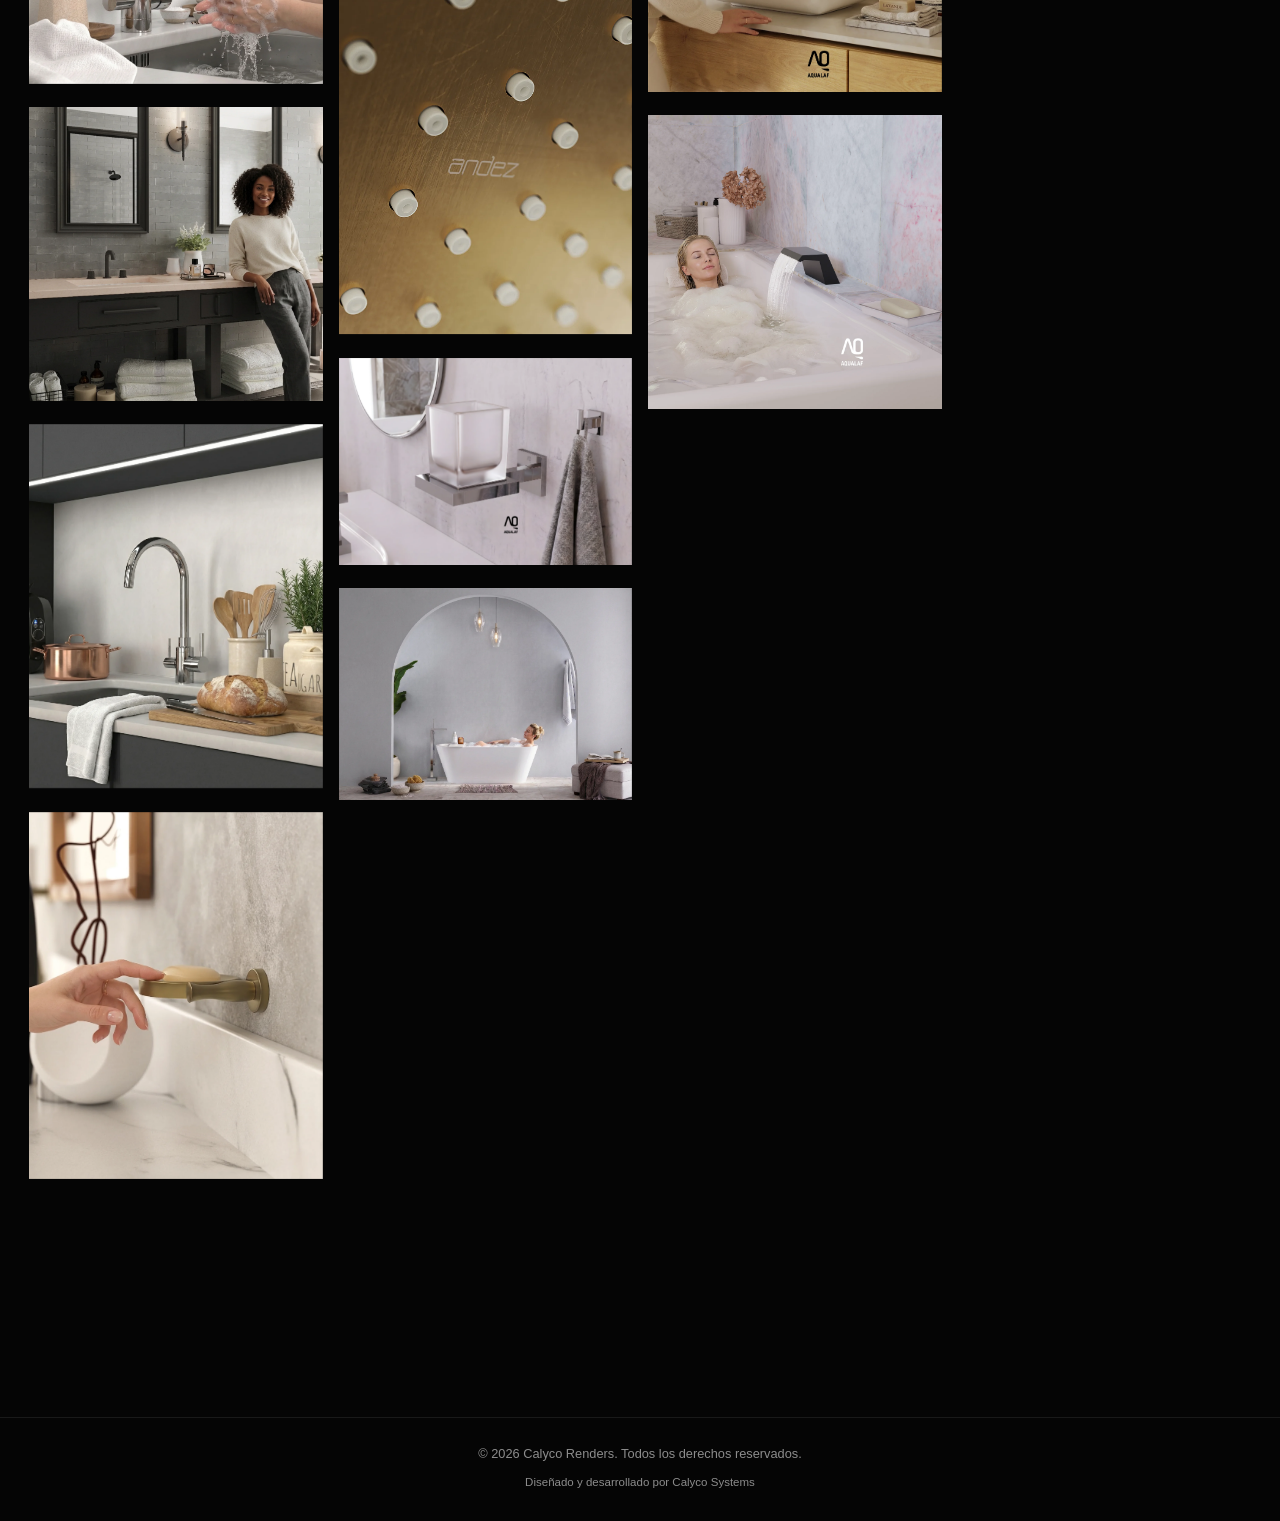
==== commit d5d87467: "Agrega datos estructurados Schema.org" ====
--- a/index.html
+++ b/index.html
@@ -27,6 +27,20 @@
   window.va = window.va || function () { (window.vaq = window.vaq || []).push(arguments); };
 </script>
 <script defer src="/_vercel/insights/script.js"></script>
+<script type="application/ld+json">
+{
+  "@context": "https://schema.org",
+  "@type": "Organization",
+  "name": "Calyco Renders",
+  "url": "https://www.calycorenders.com/",
+  "logo": "https://www.calycorenders.com/images/logo_calyco_negro.png",
+  "description": "Estudio especializado en visualización 3D fotorrealista para griferías, accesorios y productos.",
+  "sameAs": [
+    "https://www.instagram.com/calyco.renders/",
+    "https://www.linkedin.com/in/alejandrocalonge/"
+  ]
+}
+</script>
 </head>
 
 <body>
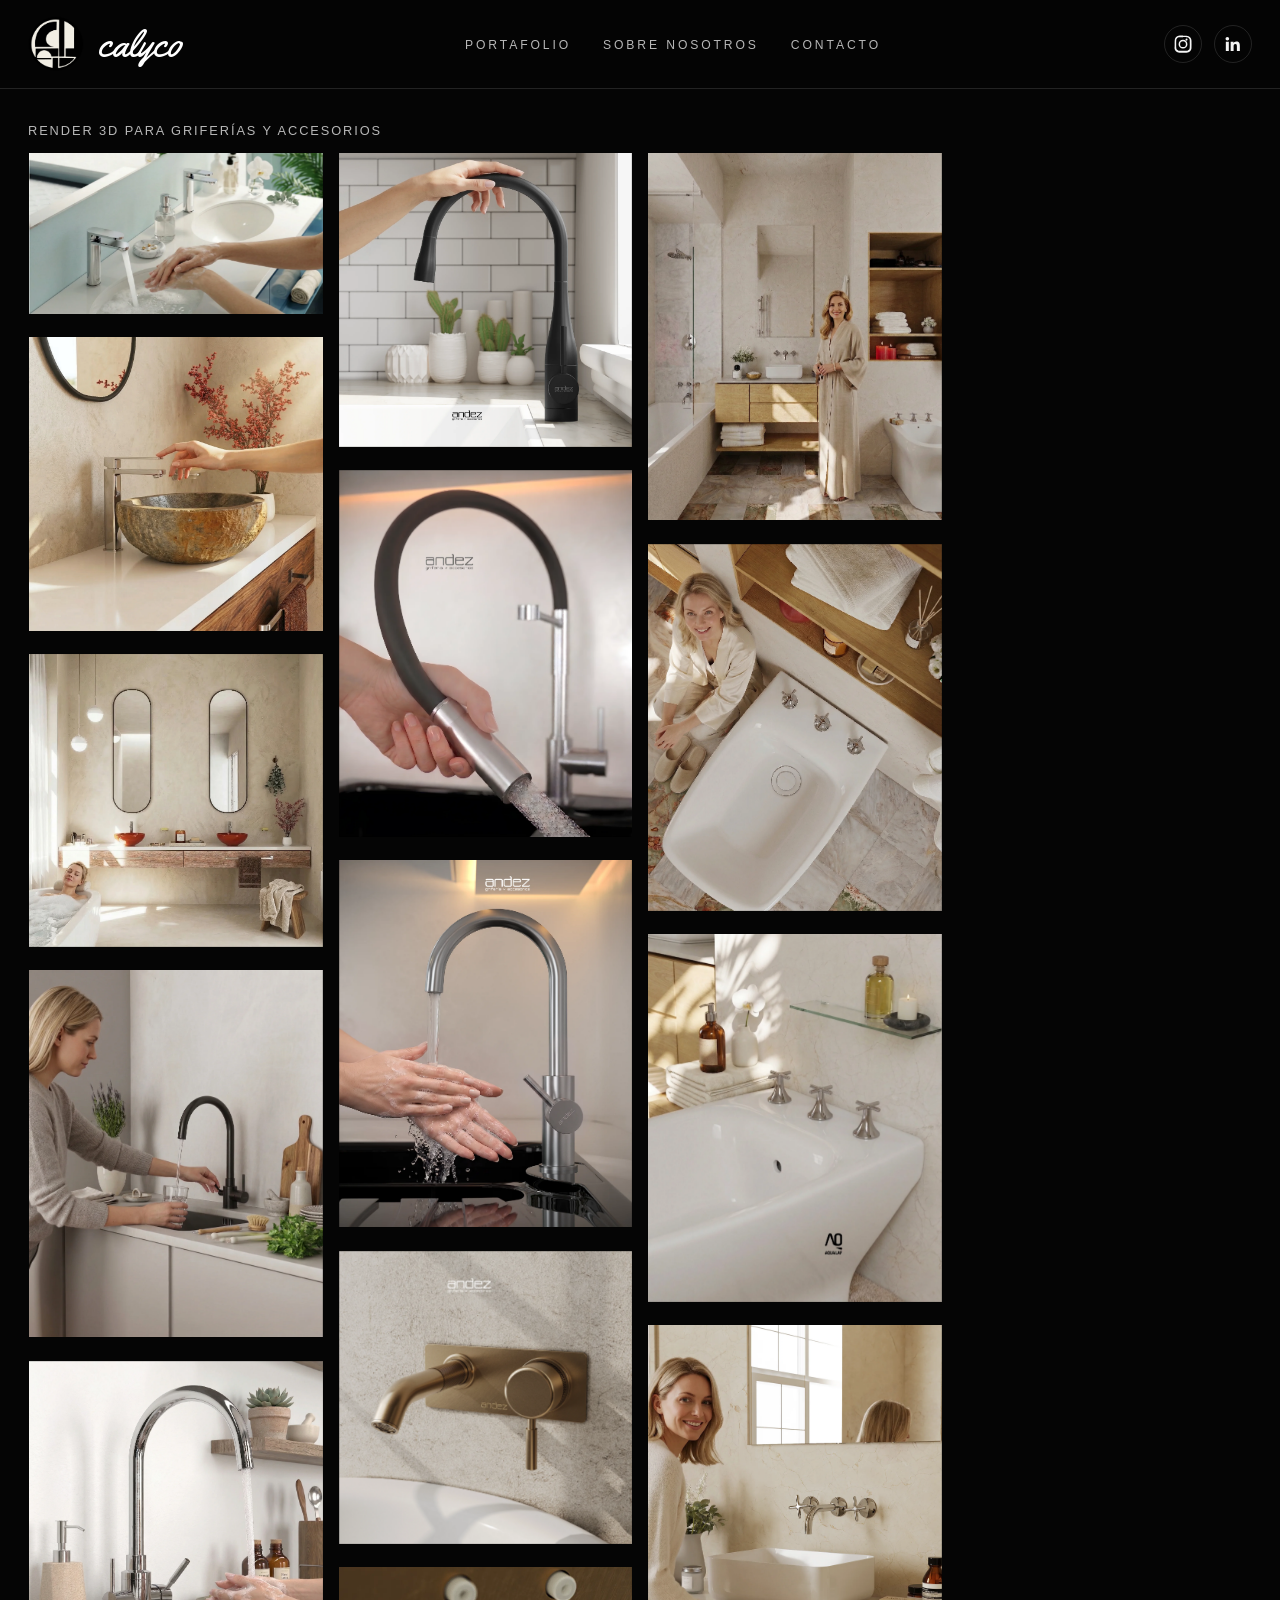
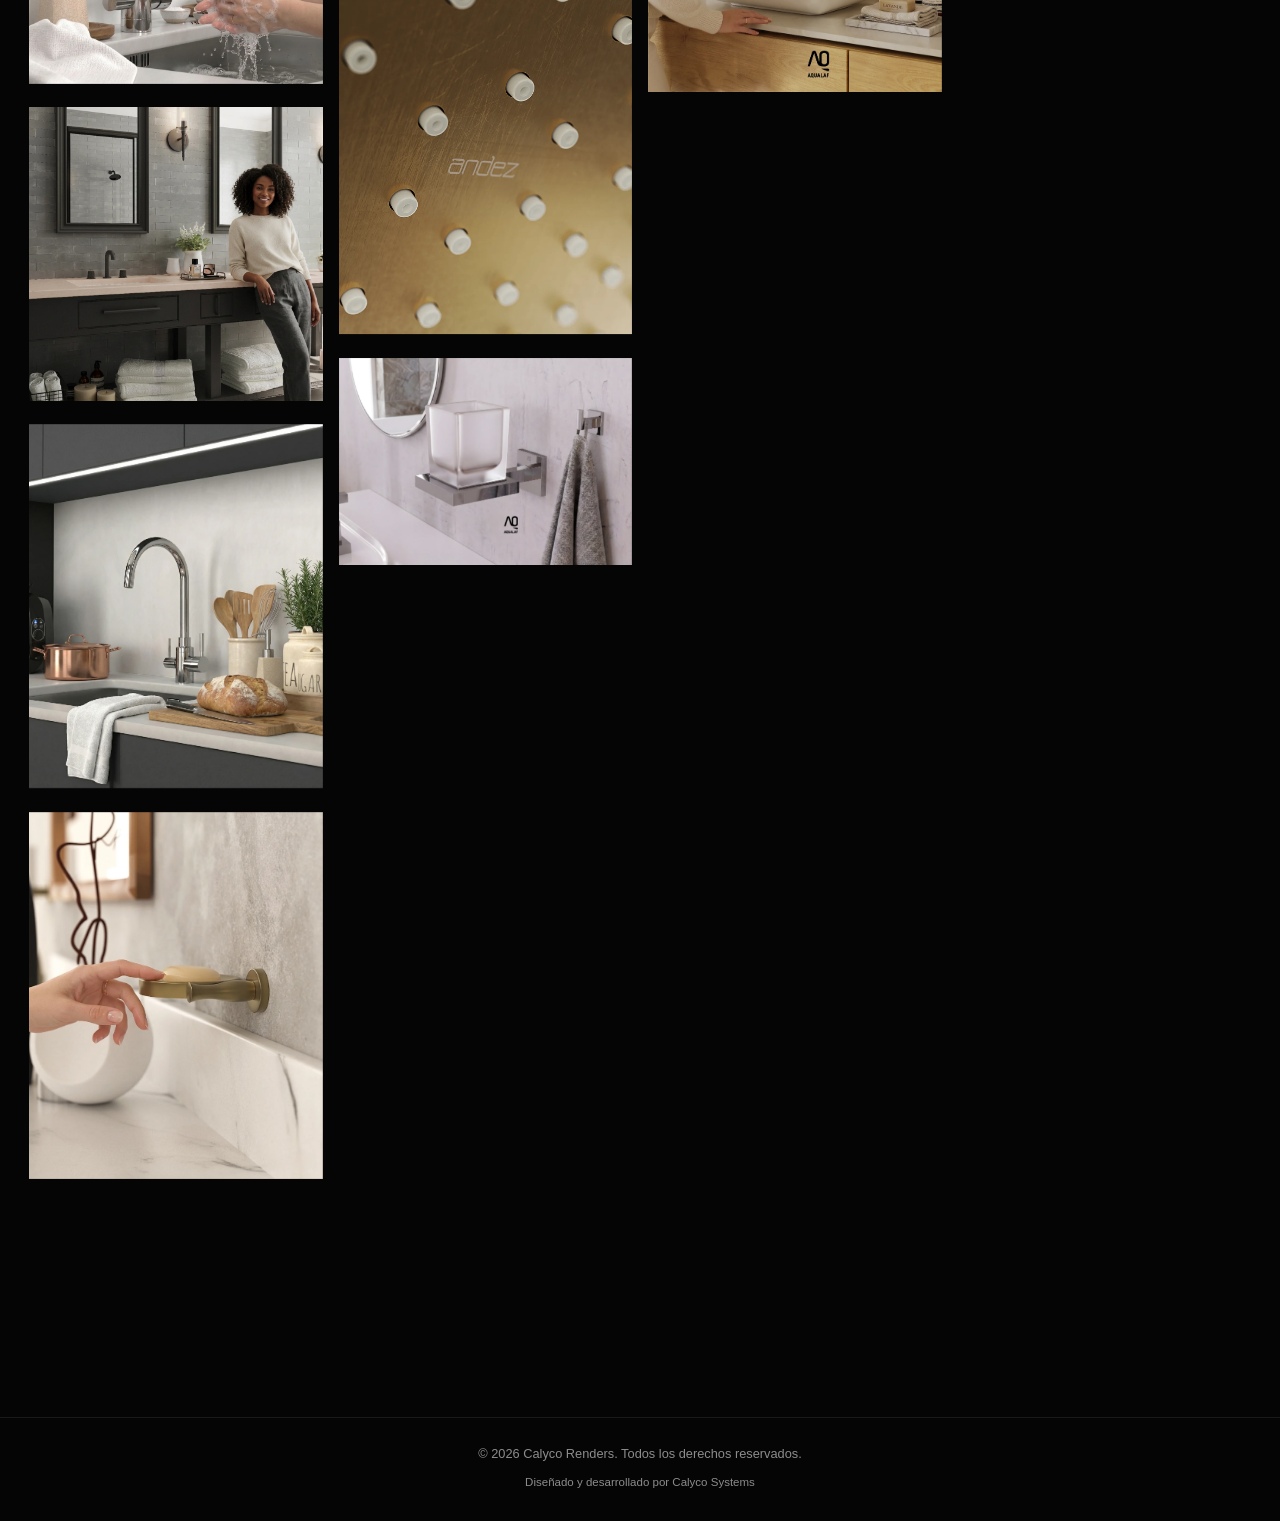
==== commit 7f97edb6: "Agrega metadatos Open Graph" ====
--- a/index.html
+++ b/index.html
@@ -42,6 +42,10 @@
 }
 </script>
 </head>
+<meta property="og:title" content="Renders 3D para grifería y producto | Calyco Renders">
+<meta property="og:description" content="Visualización 3D fotorrealista para griferías, accesorios y productos. Imágenes de alta calidad para fabricantes, marcas y estudios.">
+<meta property="og:url" content="https://www.calycorenders.com/">
+<meta property="og:type" content="website">
 
 <body>
   <div class="portfolio-preloader" id="portfolioPreloader" aria-hidden="true">
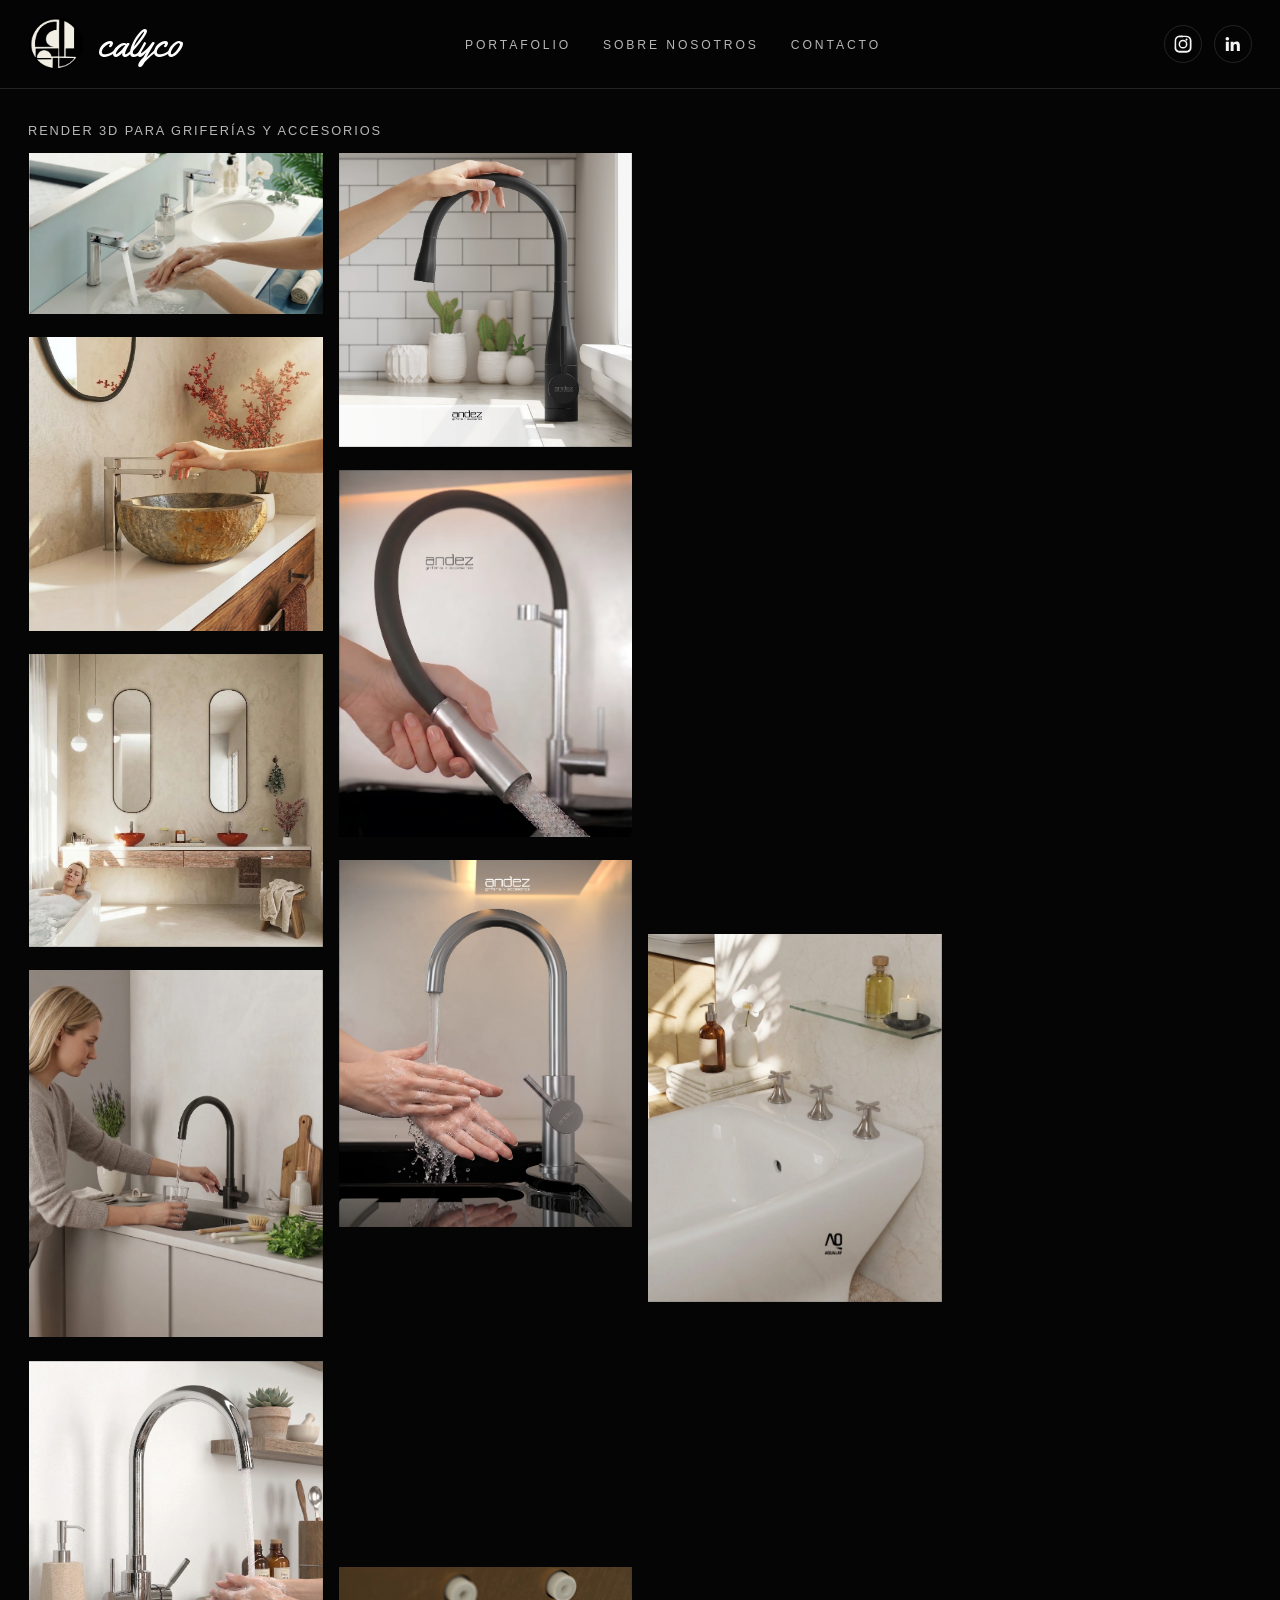
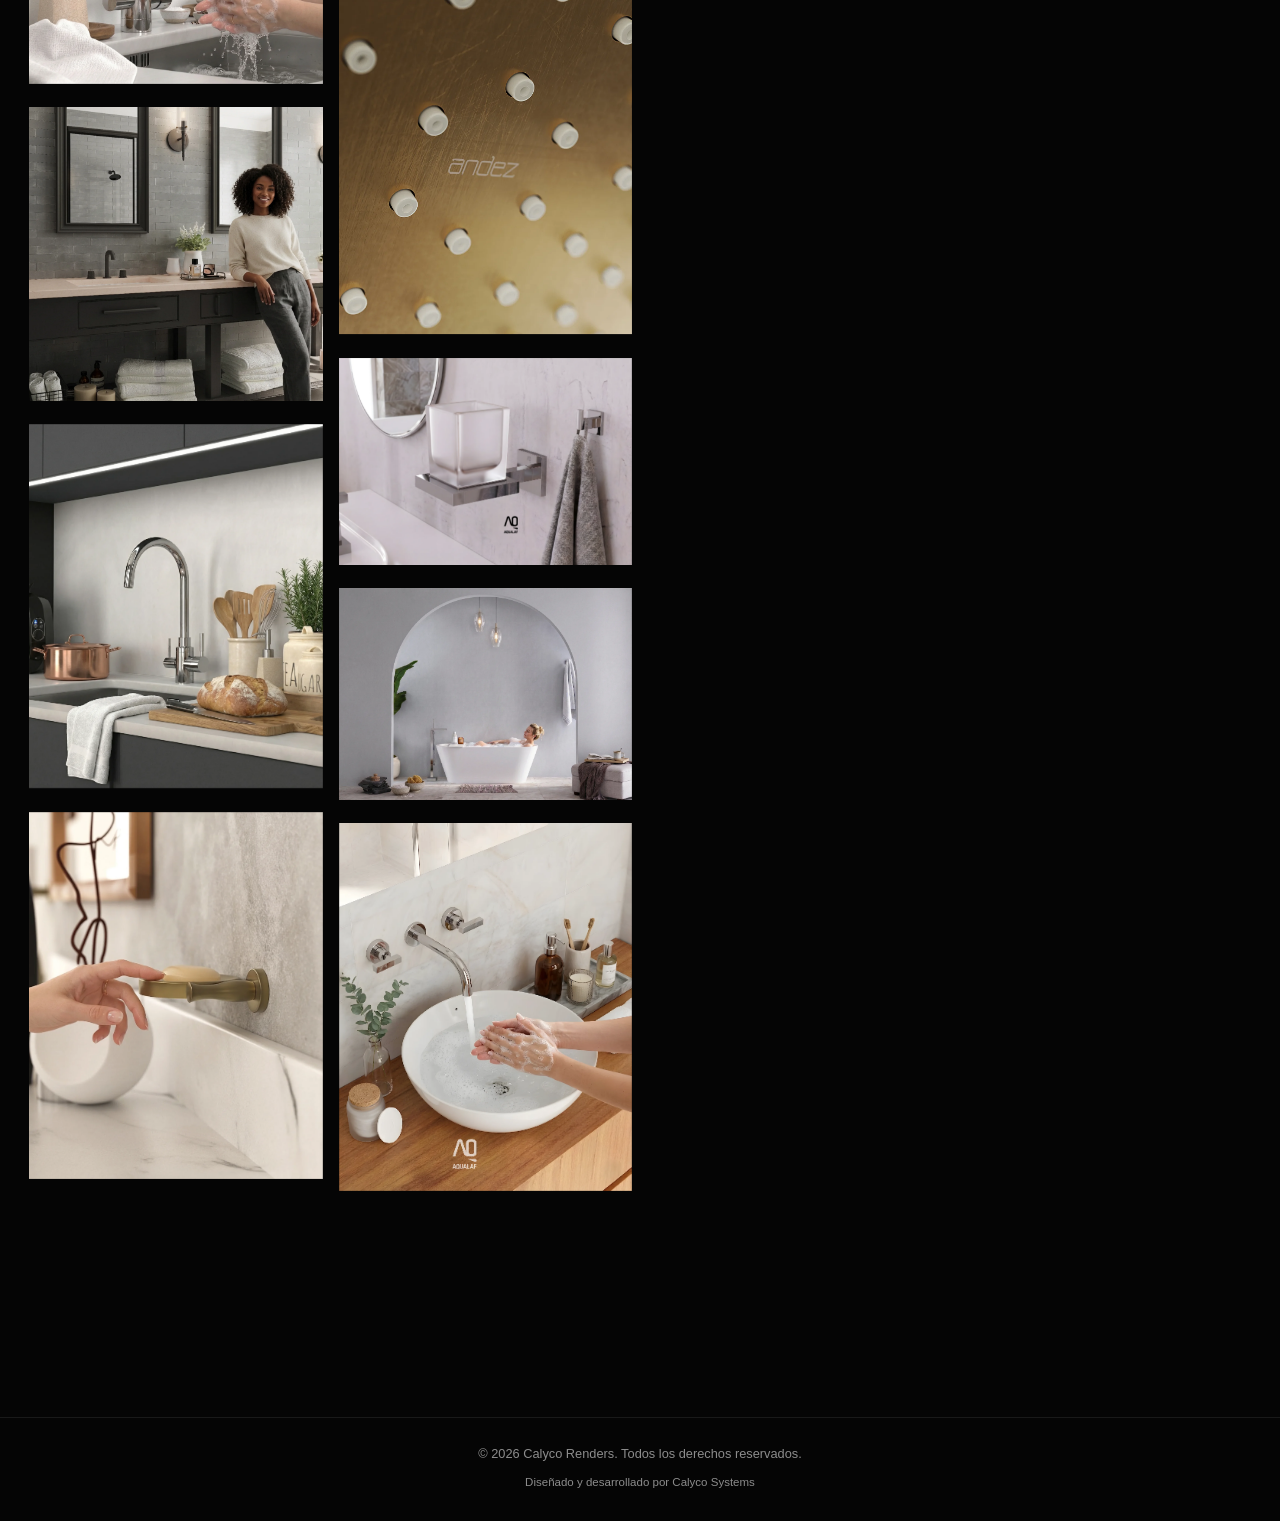
==== commit d1196520: "Mejora H1 y textos alternativos para SEO" ====
--- a/index.html
+++ b/index.html
@@ -89,8 +89,8 @@
 
   <main class="portfolio-page" id="portfolio">
     <div class="portfolio-intro">
-      <p>Render 3D para griferías y accesorios</p>
-    </div>
+  <h1>Render 3D para griferías y accesorios</h1>
+</div>
 
     <section class="portfolio-grid" id="portfolioGrid" aria-label="Portafolio de proyectos"></section>
   </main>
--- a/css/style.css
+++ b/css/style.css
@@ -309,10 +309,11 @@
 
 .portfolio-intro h1 {
   margin: 0;
-  font-size: clamp(1.8rem, 3vw, 3rem);
-  letter-spacing: 0.18rem;
+  color: var(--muted);
+  font-size: 0.8rem;
+  letter-spacing: 0.12rem;
   text-transform: uppercase;
-  font-weight: 600;
+  font-weight: normal;
 }
 
 .portfolio-intro p {
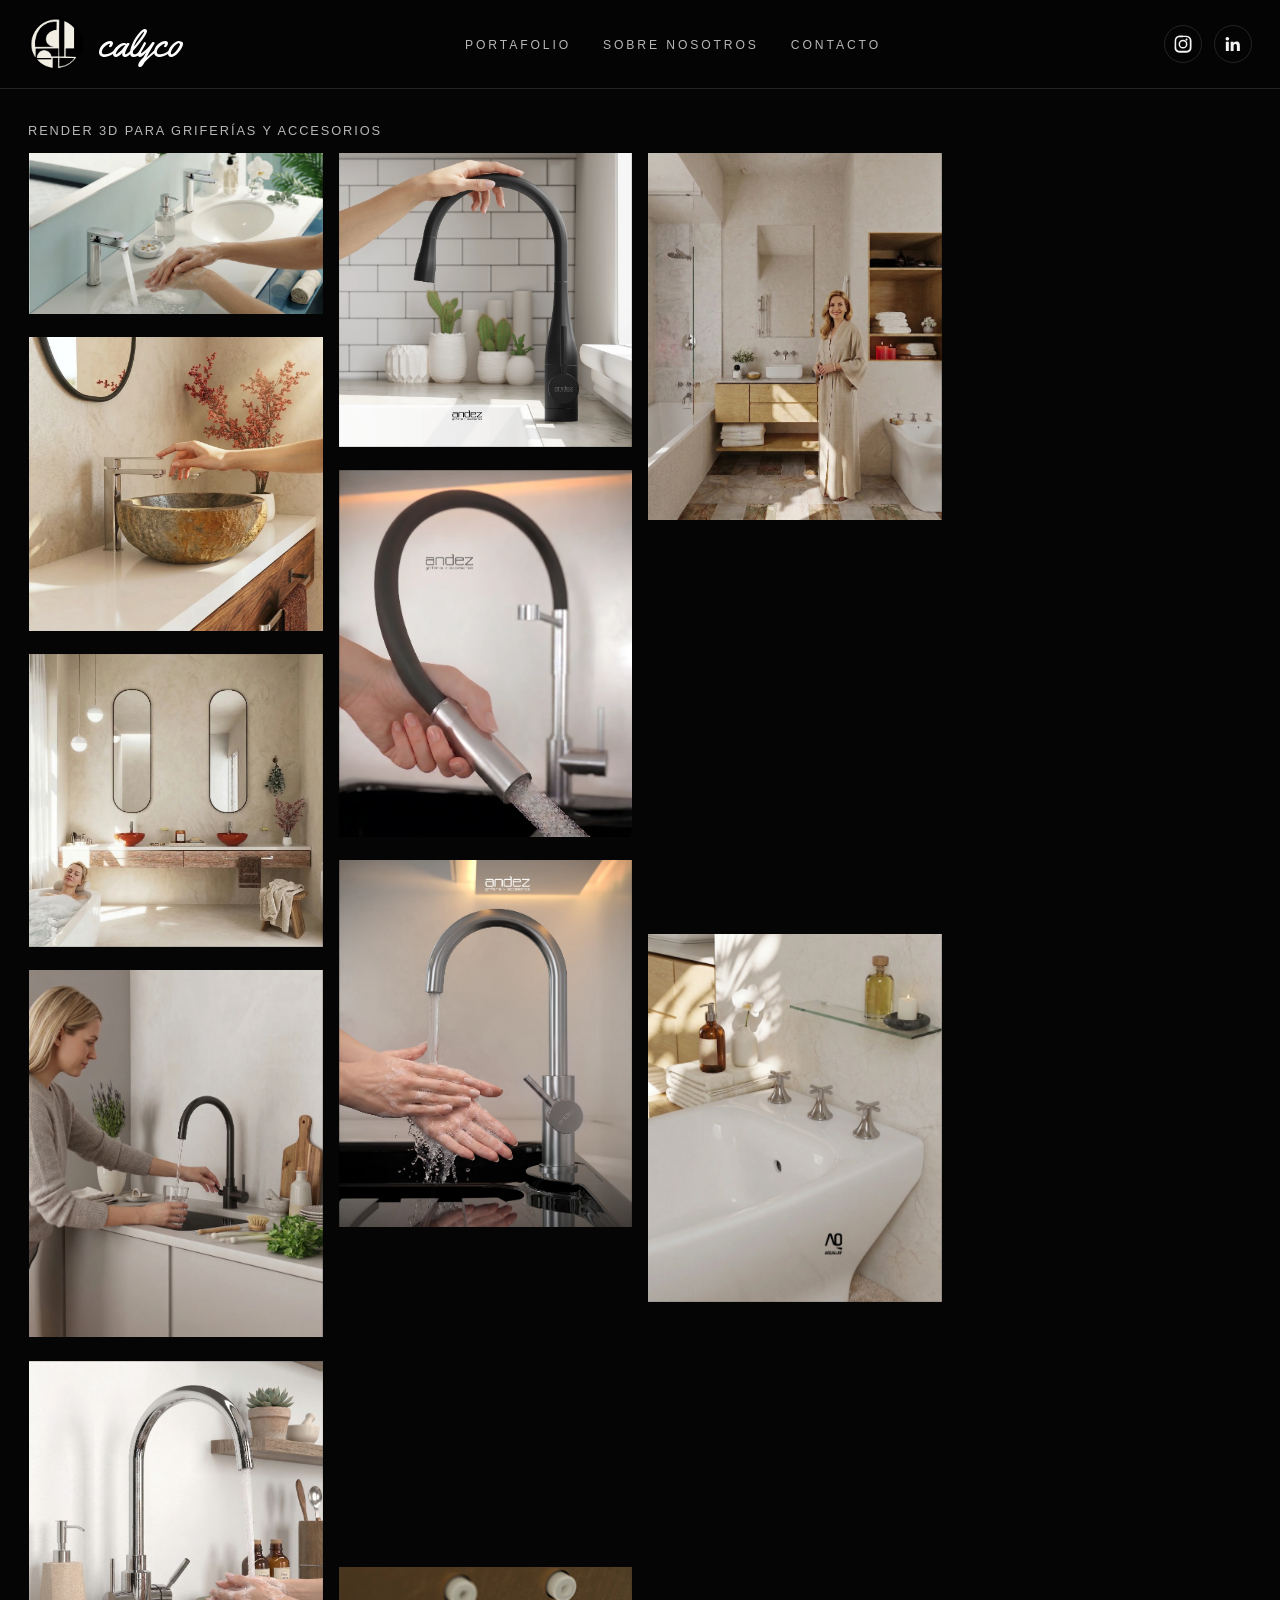
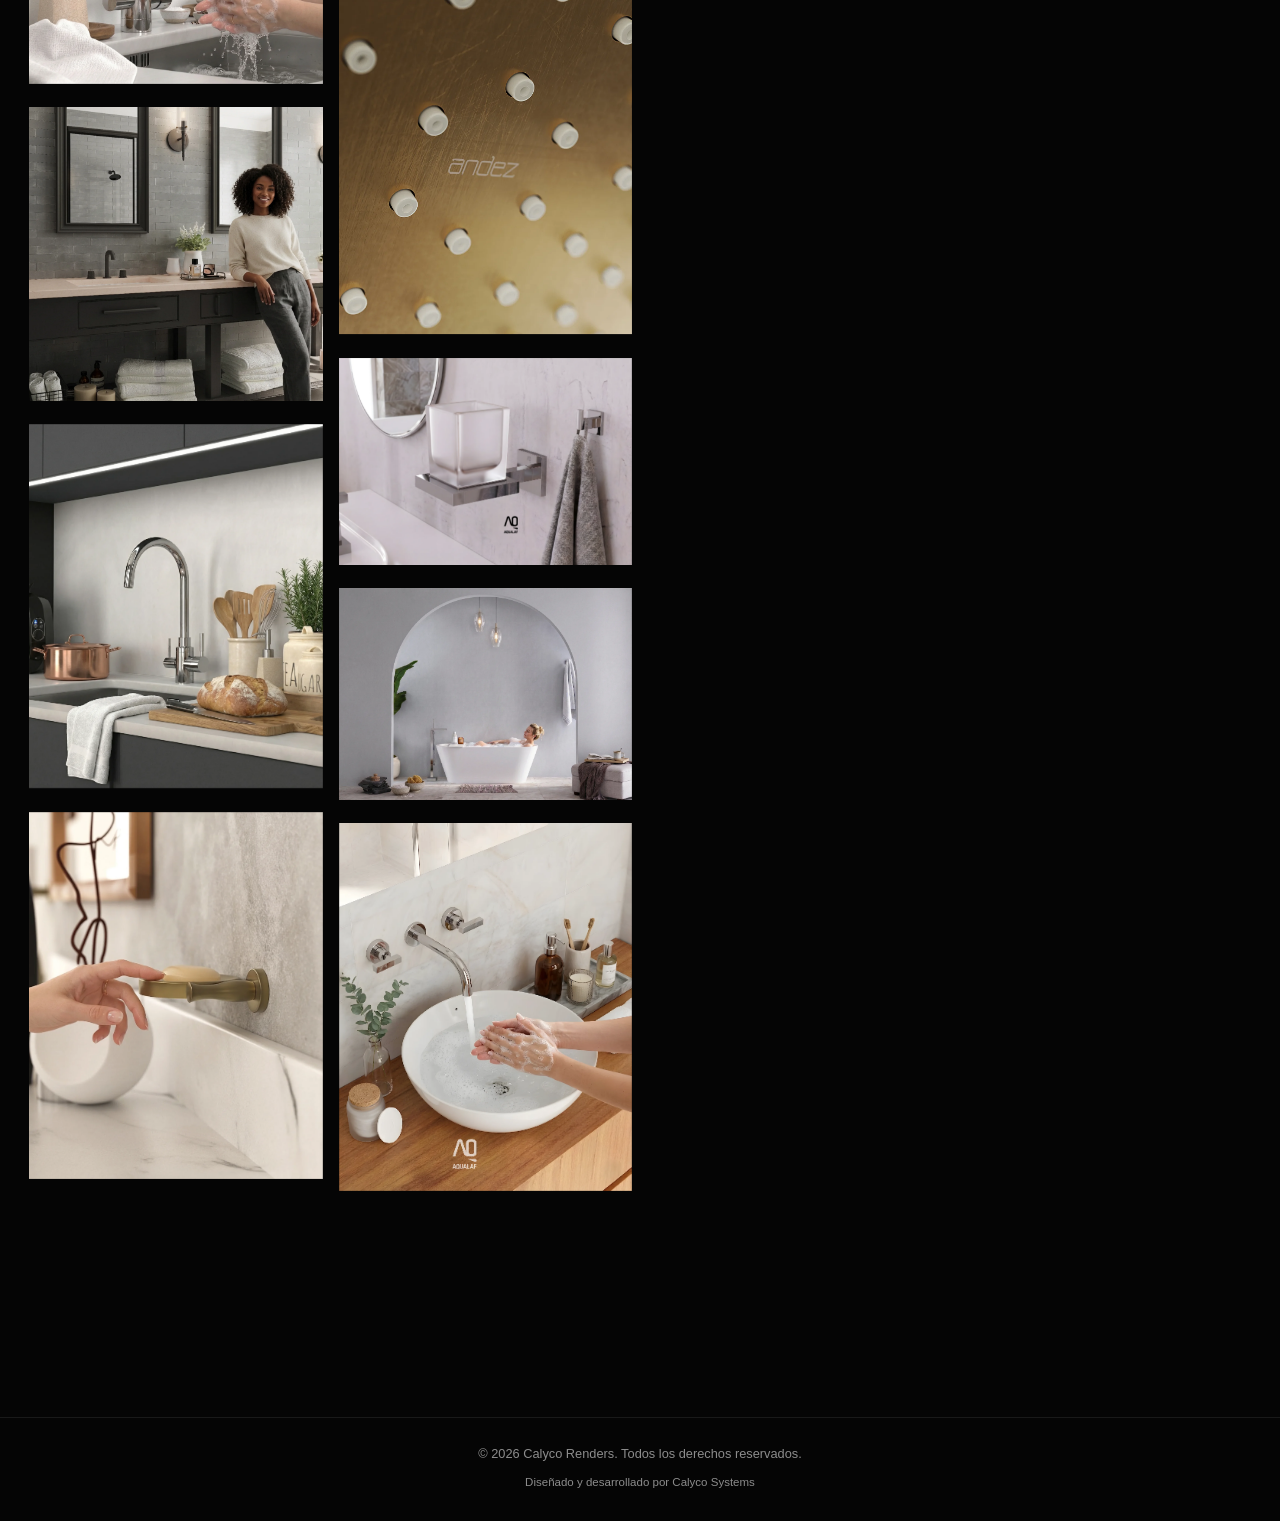
==== commit 2c2e521b: "Corrige texto alternativo del logo" ====
--- a/index.html
+++ b/index.html
@@ -49,7 +49,7 @@
 
 <body>
   <div class="portfolio-preloader" id="portfolioPreloader" aria-hidden="true">
-    <img src="images/logo_calyco_negro.png" alt="" class="portfolio-preloader-logo">
+    <img src="images/logo_calyco_negro.png" alt="Calyco Renders" class="portfolio-preloader-logo">
     <span class="portfolio-preloader-wordmark">calyco</span>
     <div class="portfolio-progress" aria-hidden="true">
       <div class="portfolio-progress-bar" id="portfolioProgressBar"></div>
